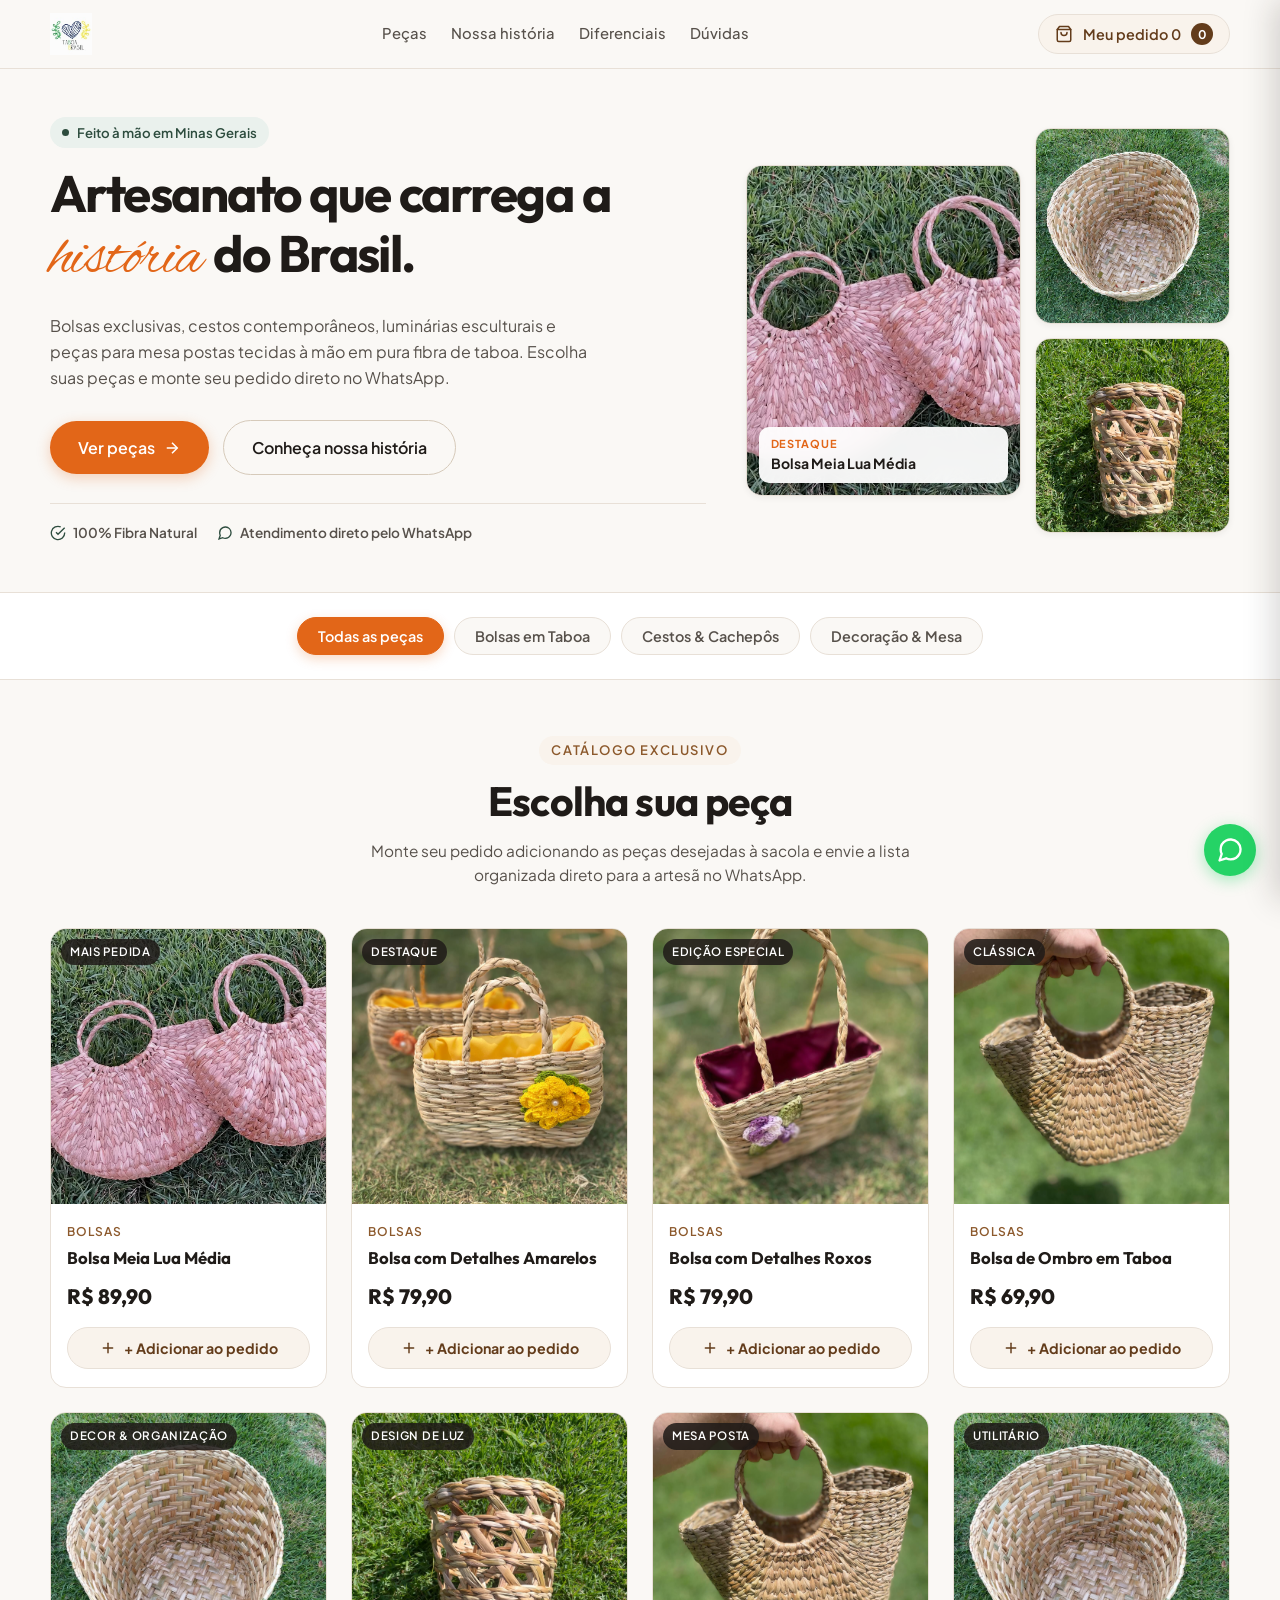
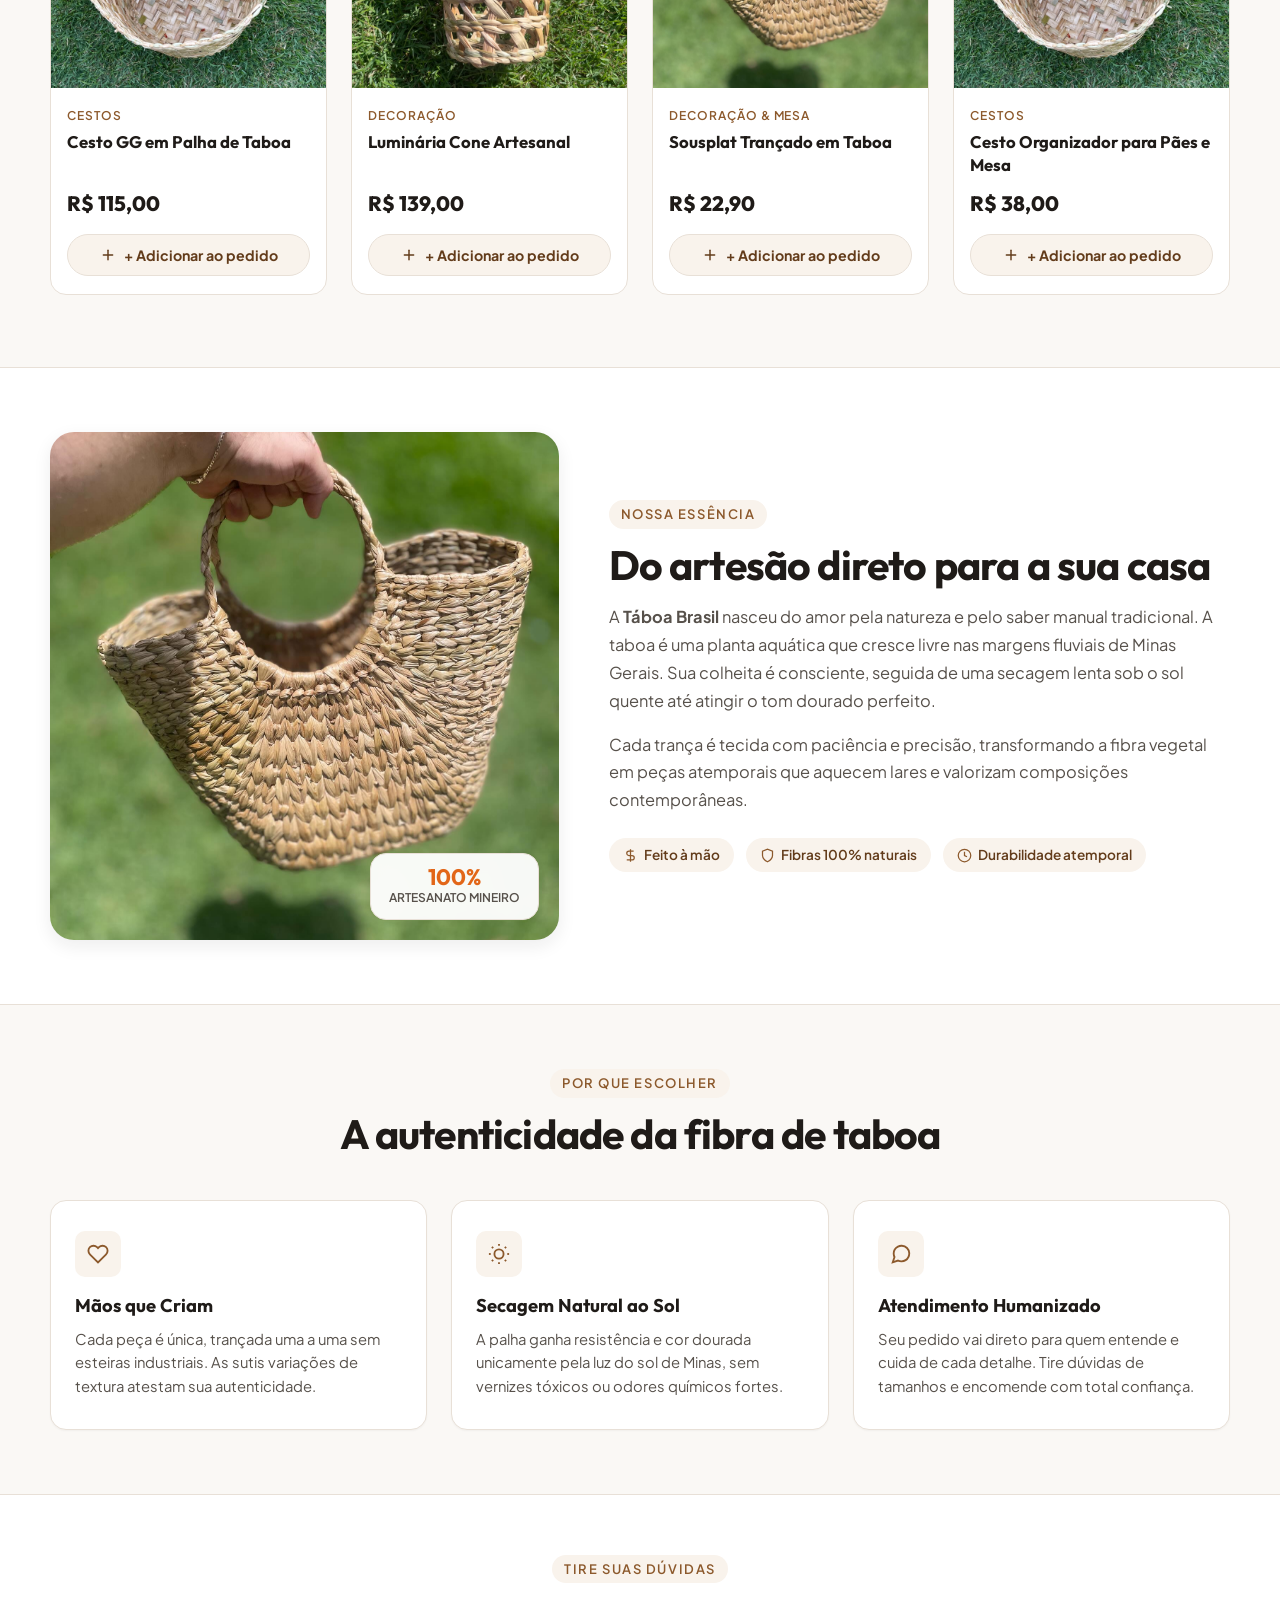
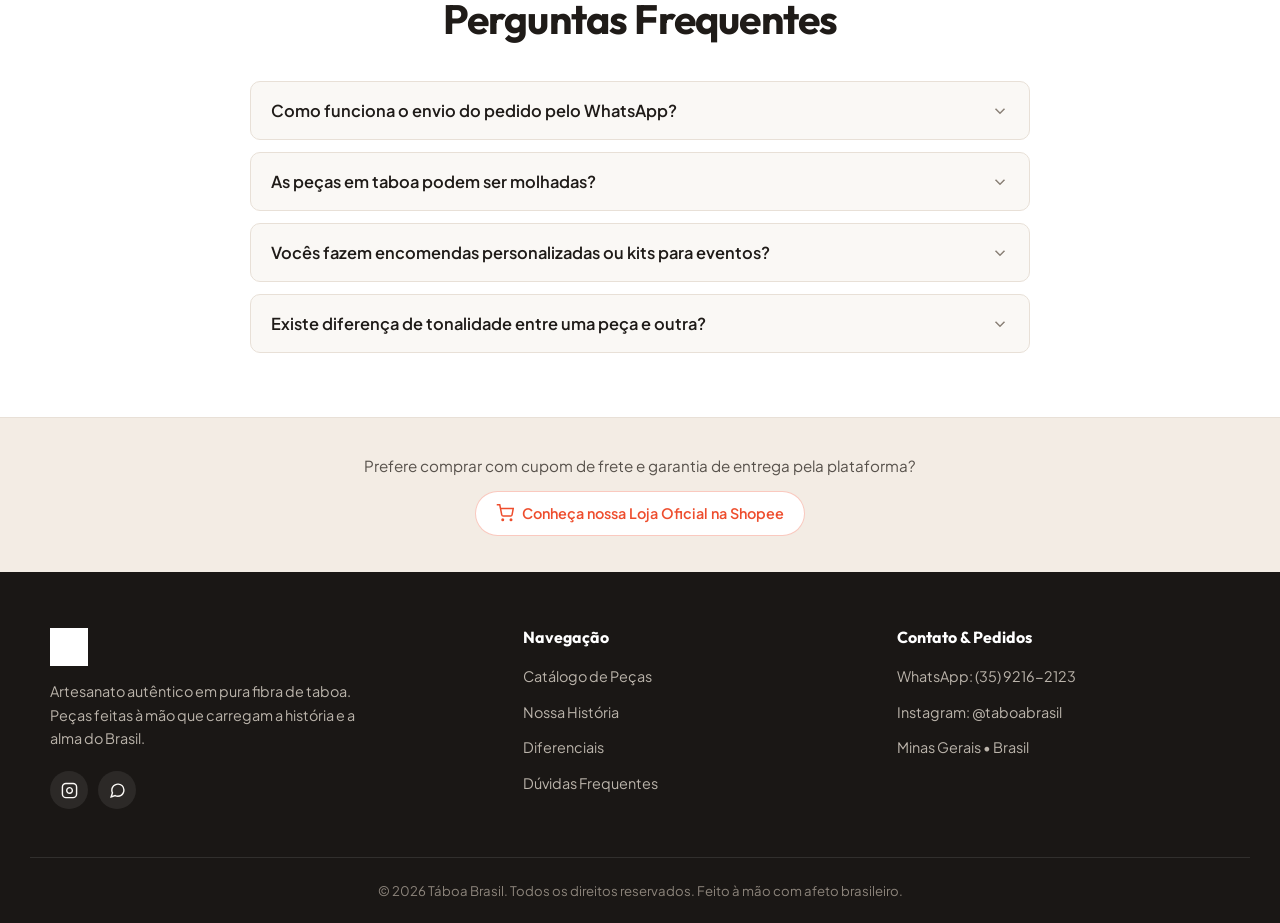
==== index.html @ 0a7ed269 "Add files via upload" ====
<!DOCTYPE html>
<html lang="pt-BR">
<head>
  <meta charset="UTF-8" />
  <meta name="viewport" content="width=device-width, initial-scale=1.0" />
  <title>Táboa Brasil | Artesanato que carrega a história do Brasil</title>
  <meta name="description" content="Artesanato autêntico em fibra natural de taboa feito à mão em Minas Gerais. Bolsas exclusivas, cestos, luminárias e sousplats. Escolha suas peças e monte seu pedido direto pelo WhatsApp." />
  <meta name="keywords" content="táboa brasil, artesanato em taboa, bolsas de palha, cesto de taboa, luminária artesanal, sousplat de taboa, artesanato brasileiro" />
  
  <!-- Open Graph / Redes Sociais -->
  <meta property="og:type" content="website" />
  <meta property="og:title" content="Táboa Brasil | Artesanato que carrega a história do Brasil" />
  <meta property="og:description" content="Escolha suas peças artesanais em fibra de taboa e monte seu pedido direto pelo WhatsApp." />
  <meta property="og:image" content="assets/logo.png" />
  <meta property="og:locale" content="pt_BR" />

  <!-- Favicon -->
  <link rel="icon" type="image/png" href="assets/logo.png" />

  <!-- Google Fonts: Outfit + Plus Jakarta Sans + Alex Brush (Sutil) -->
  <link rel="preconnect" href="https://fonts.googleapis.com" />
  <link rel="preconnect" href="https://fonts.gstatic.com" crossorigin />
  <link href="https://fonts.googleapis.com/css2?family=Alex+Brush&family=Outfit:wght@400;500;600;700;800&family=Plus+Jakarta+Sans:wght@400;500;600;700&display=swap" rel="stylesheet" />

  <!-- Estilos Globais -->
  <link rel="stylesheet" href="css/style.css" />
</head>
<body>

  <!-- ==========================================================================
       HEADER STICKY E COMPACTO
       ========================================================================== -->
  <header class="site-header">
    <div class="container header-container">
      <!-- Logo da Marca -->
      <a href="#hero" class="brand-logo" aria-label="Táboa Brasil - Página Inicial">
        <img src="assets/logo.png" alt="Táboa Brasil" class="brand-logo-img" width="140" height="46" />
      </a>

      <!-- Menu Central de Navegação Rápida -->
      <nav class="nav-menu" aria-label="Navegação Principal">
        <a href="#catalogo" class="nav-link">Peças</a>
        <a href="#sobre" class="nav-link">Nossa história</a>
        <a href="#diferenciais" class="nav-link">Diferenciais</a>
        <a href="#faq" class="nav-link">Dúvidas</a>
      </nav>

      <!-- Botão da Sacola ("Meu pedido") -->
      <div class="nav-actions">
        <button type="button" class="btn-open-cart" aria-label="Abrir sacola de pedidos">
          <svg class="cart-icon" viewBox="0 0 24 24" fill="none" stroke="currentColor" stroke-width="2" stroke-linecap="round" stroke-linejoin="round">
            <path d="M6 2L3 6v14a2 2 0 0 0 2 2h14a2 2 0 0 0 2-2V6l-3-4z"></path>
            <line x1="3" y1="6" x2="21" y2="6"></line>
            <path d="M16 10a4 4 0 0 1-8 0"></path>
          </svg>
          <span class="header-cart-text">Meu pedido 0</span>
          <span class="order-count-badge">0</span>
        </button>
      </div>
    </div>
  </header>

  <main>
    <!-- ==========================================================================
         HERO COMPACTO E COMERCIAL
         ========================================================================== -->
    <section id="hero" class="hero-commercial">
      <div class="container hero-container">
        <div class="hero-content">
          <div class="hero-badge">
            <span class="badge-dot"></span>
            <span>Feito à mão em Minas Gerais</span>
          </div>

          <h1 class="hero-title">
            Artesanato que carrega a <span class="highlight-script">história</span> do Brasil.
          </h1>

          <p class="hero-subtitle">
            Bolsas exclusivas, cestos contemporâneos, luminárias esculturais e peças para mesa postas tecidas à mão em pura fibra de taboa. Escolha suas peças e monte seu pedido direto no WhatsApp.
          </p>

          <div class="hero-cta-row">
            <a href="#catalogo" class="btn btn-primary btn-lg">
              <span>Ver peças</span>
              <svg viewBox="0 0 24 24" fill="none" stroke="currentColor" stroke-width="2"><line x1="5" y1="12" x2="19" y2="12"></line><polyline points="12 5 19 12 12 19"></polyline></svg>
            </a>
            <a href="#sobre" class="btn btn-outline btn-lg">
              <span>Conheça nossa história</span>
            </a>
          </div>

          <!-- Micro prova de agilidade -->
          <div class="hero-quick-proof">
            <div class="quick-proof-item">
              <svg viewBox="0 0 24 24" fill="none" stroke="currentColor" stroke-width="2"><path d="M22 11.08V12a10 10 0 1 1-5.93-9.14"></path><polyline points="22 4 12 14.01 9 11.01"></polyline></svg>
              <span>100% Fibra Natural</span>
            </div>
            <div class="quick-proof-item">
              <svg viewBox="0 0 24 24" fill="none" stroke="currentColor" stroke-width="2"><path d="M21 11.5a8.38 8.38 0 0 1-.9 3.8 8.5 8.5 0 0 1-7.6 4.7 8.38 8.38 0 0 1-3.8-.9L3 21l1.9-5.7a8.38 8.38 0 0 1-.9-3.8 8.5 8.5 0 0 1 4.7-7.6 8.38 8.38 0 0 1 3.8-.9h.5a8.48 8.48 0 0 1 8 8v.5z"></path></svg>
              <span>Atendimento direto pelo WhatsApp</span>
            </div>
          </div>
        </div>

        <!-- Mosaico Visual Compacto com Fotos Reais -->
        <div class="hero-visual-side">
          <div class="hero-mosaic-card main-mosaic">
            <img src="assets/bolsa-meia-lua.jpg" alt="Bolsa Meia Lua Média Táboa Brasil" class="mosaic-img" width="380" height="420" />
            <div class="mosaic-caption">
              <span class="caption-tag">Destaque</span>
              <strong>Bolsa Meia Lua Média</strong>
            </div>
          </div>

          <div class="hero-sub-cards">
            <div class="hero-mosaic-card sub-mosaic">
              <img src="assets/cesto-gg.jpg" alt="Cesto GG em Palha de Taboa" class="mosaic-img" width="180" height="180" />
            </div>
            <div class="hero-mosaic-card sub-mosaic">
              <img src="assets/luminaria-cone.jpg" alt="Luminária Cone em Taboa" class="mosaic-img" width="180" height="180" />
            </div>
          </div>
        </div>
      </div>
    </section>

    <!-- ==========================================================================
         CATEGORIAS E NAVEGAÇÃO RÁPIDA
         ========================================================================== -->
    <section class="categories-nav-section">
      <div class="container">
        <div class="categories-pills-bar" role="tablist" aria-label="Filtrar por categoria">
          <button type="button" class="category-pill active" data-category="all" role="tab" aria-selected="true">
            <span>Todas as peças</span>
          </button>
          <button type="button" class="category-pill" data-category="bolsas" role="tab" aria-selected="false">
            <span>Bolsas em Taboa</span>
          </button>
          <button type="button" class="category-pill" data-category="cestos" role="tab" aria-selected="false">
            <span>Cestos & Cachepôs</span>
          </button>
          <button type="button" class="category-pill" data-category="decoracao" role="tab" aria-selected="false">
            <span>Decoração & Mesa</span>
          </button>
        </div>
      </div>
    </section>

    <!-- ==========================================================================
         CATÁLOGO PRINCIPAL DE PRODUTOS ("Escolha sua peça")
         ========================================================================== -->
    <section id="catalogo" class="catalog-section">
      <div class="container">
        <div class="catalog-header text-center">
          <span class="section-kicker">Catálogo Exclusivo</span>
          <h2 class="section-title">Escolha sua peça</h2>
          <p class="section-subtitle">
            Monte seu pedido adicionando as peças desejadas à sacola e envie a lista organizada direto para a artesã no WhatsApp.
          </p>
        </div>

        <!-- Grade Dinâmica alimentada pelo JavaScript -->
        <div id="products-grid" class="products-grid" aria-live="polite">
          <!-- Renderizado dinamicamente via renderProducts() em app.js -->
        </div>
      </div>
    </section>

    <!-- ==========================================================================
         SOBRE A TÁBOA BRASIL (Visual e Conciso)
         ========================================================================== -->
    <section id="sobre" class="about-section">
      <div class="container about-container">
        <div class="about-image-wrapper">
          <img src="assets/bolsa-tradicional.jpg" alt="Artesanato em Taboa Feito à Mão" class="about-image" loading="lazy" width="520" height="520" />
          <div class="about-floating-stamp">
            <strong>100%</strong>
            <span>Artesanato Mineiro</span>
          </div>
        </div>

        <div class="about-content">
          <span class="section-kicker">Nossa Essência</span>
          <h2 class="section-title">Do artesão direto para a sua casa</h2>
          <p class="about-text">
            A <strong>Táboa Brasil</strong> nasceu do amor pela natureza e pelo saber manual tradicional. A taboa é uma planta aquática que cresce livre nas margens fluviais de Minas Gerais. Sua colheita é consciente, seguida de uma secagem lenta sob o sol quente até atingir o tom dourado perfeito.
          </p>
          <p class="about-text">
            Cada trança é tecida com paciência e precisão, transformando a fibra vegetal em peças atemporais que aquecem lares e valorizam composições contemporâneas.
          </p>

          <div class="about-tags-row">
            <span class="about-tag">
              <svg viewBox="0 0 24 24" fill="none" stroke="currentColor" stroke-width="2"><path d="M12 2v20M17 5H9.5a3.5 3.5 0 0 0 0 7h5a3.5 3.5 0 0 1 0 7H6"></path></svg>
              Feito à mão
            </span>
            <span class="about-tag">
              <svg viewBox="0 0 24 24" fill="none" stroke="currentColor" stroke-width="2"><path d="M12 22s8-4 8-10V5l-8-3-8 3v7c0 6 8 10 8 10z"></path></svg>
              Fibras 100% naturais
            </span>
            <span class="about-tag">
              <svg viewBox="0 0 24 24" fill="none" stroke="currentColor" stroke-width="2"><circle cx="12" cy="12" r="10"></circle><path d="M12 6v6l4 2"></path></svg>
              Durabilidade atemporal
            </span>
          </div>
        </div>
      </div>
    </section>

    <!-- ==========================================================================
         DIFERENCIAIS REAIS (Blocos Curtos)
         ========================================================================== -->
    <section id="diferenciais" class="differentials-section">
      <div class="container">
        <div class="text-center" style="margin-bottom: 40px;">
          <span class="section-kicker">Por que escolher</span>
          <h2 class="section-title">A autenticidade da fibra de taboa</h2>
        </div>

        <div class="differentials-grid">
          <div class="differential-card">
            <div class="diff-icon-box">
              <svg viewBox="0 0 24 24" fill="none" stroke="currentColor" stroke-width="2"><path d="M20.84 4.61a5.5 5.5 0 0 0-7.78 0L12 5.67l-1.06-1.06a5.5 5.5 0 0 0-7.78 7.78l1.06 1.06L12 21.23l7.78-7.78 1.06-1.06a5.5 5.5 0 0 0 0-7.78z"></path></svg>
            </div>
            <h3>Mãos que Criam</h3>
            <p>Cada peça é única, trançada uma a uma sem esteiras industriais. As sutis variações de textura atestam sua autenticidade.</p>
          </div>

          <div class="differential-card">
            <div class="diff-icon-box">
              <svg viewBox="0 0 24 24" fill="none" stroke="currentColor" stroke-width="2"><circle cx="12" cy="12" r="5"></circle><line x1="12" y1="1" x2="12" y2="3"></line><line x1="12" y1="21" x2="12" y2="23"></line><line x1="4.22" y1="4.22" x2="5.64" y2="5.64"></line><line x1="18.36" y1="18.36" x2="19.78" y2="19.78"></line><line x1="1" y1="12" x2="3" y2="12"></line><line x1="21" y1="12" x2="23" y2="12"></line><line x1="4.22" y1="19.78" x2="5.64" y2="18.36"></line><line x1="18.36" y1="5.64" x2="19.78" y2="4.22"></line></svg>
            </div>
            <h3>Secagem Natural ao Sol</h3>
            <p>A palha ganha resistência e cor dourada unicamente pela luz do sol de Minas, sem vernizes tóxicos ou odores químicos fortes.</p>
          </div>

          <div class="differential-card">
            <div class="diff-icon-box">
              <svg viewBox="0 0 24 24" fill="none" stroke="currentColor" stroke-width="2"><path d="M21 11.5a8.38 8.38 0 0 1-.9 3.8 8.5 8.5 0 0 1-7.6 4.7 8.38 8.38 0 0 1-3.8-.9L3 21l1.9-5.7a8.38 8.38 0 0 1-.9-3.8 8.5 8.5 0 0 1 4.7-7.6 8.38 8.38 0 0 1 3.8-.9h.5a8.48 8.48 0 0 1 8 8v.5z"></path></svg>
            </div>
            <h3>Atendimento Humanizado</h3>
            <p>Seu pedido vai direto para quem entende e cuida de cada detalhe. Tire dúvidas de tamanhos e encomende com total confiança.</p>
          </div>
        </div>
      </div>
    </section>

    <!-- ==========================================================================
         FAQ (PERGUNTAS FREQUENTES EM ACCORDION)
         ========================================================================== -->
    <section id="faq" class="faq-section">
      <div class="container faq-container">
        <div class="text-center" style="margin-bottom: 36px;">
          <span class="section-kicker">Tire suas dúvidas</span>
          <h2 class="section-title">Perguntas Frequentes</h2>
        </div>

        <div class="faq-list">
          <div class="faq-item">
            <button class="faq-question-btn" type="button">
              <span>Como funciona o envio do pedido pelo WhatsApp?</span>
              <svg class="faq-icon-arrow" viewBox="0 0 24 24" fill="none" stroke="currentColor" stroke-width="2"><polyline points="6 9 12 15 18 9"></polyline></svg>
            </button>
            <div class="faq-answer-panel">
              <div class="faq-answer-content">
                É muito simples: você escolhe as peças no site, clica em "+ Adicionar ao pedido" e abre a sua sacola ("Meu pedido"). Ao clicar em "Enviar pedido pelo WhatsApp", o aplicativo abre com todas as peças, quantidades e valores organizados em mensagem. Nossa artesã responsável responde confirmando disponibilidade, prazo e combinando o envio com você.
              </div>
            </div>
          </div>

          <div class="faq-item">
            <button class="faq-question-btn" type="button">
              <span>As peças em taboa podem ser molhadas?</span>
              <svg class="faq-icon-arrow" viewBox="0 0 24 24" fill="none" stroke="currentColor" stroke-width="2"><polyline points="6 9 12 15 18 9"></polyline></svg>
            </button>
            <div class="faq-answer-panel">
              <div class="faq-answer-content">
                A fibra natural suporta respingos normais de uso e limpeza com pano levemente umedecido. Não recomendamos mergulhar a peça na água ou colocá-la em máquina de lavar. Caso molhe por acidente, basta deixar secar à sombra em local bem ventilado.
              </div>
            </div>
          </div>

          <div class="faq-item">
            <button class="faq-question-btn" type="button">
              <span>Vocês fazem encomendas personalizadas ou kits para eventos?</span>
              <svg class="faq-icon-arrow" viewBox="0 0 24 24" fill="none" stroke="currentColor" stroke-width="2"><polyline points="6 9 12 15 18 9"></polyline></svg>
            </button>
            <div class="faq-answer-panel">
              <div class="faq-answer-content">
                Sim! Atendemos pedidos para pousadas, restaurantes, casamentos e montagens sob medida. Basta iniciar a conversa no WhatsApp informando a quantidade e o prazo desejado para prepararmos um orçamento especial.
              </div>
            </div>
          </div>

          <div class="faq-item">
            <button class="faq-question-btn" type="button">
              <span>Existe diferença de tonalidade entre uma peça e outra?</span>
              <svg class="faq-icon-arrow" viewBox="0 0 24 24" fill="none" stroke="currentColor" stroke-width="2"><polyline points="6 9 12 15 18 9"></polyline></svg>
            </button>
            <div class="faq-answer-panel">
              <div class="faq-answer-content">
                Como a matéria-prima é 100% natural e seca ao sol, podem ocorrer variações orgânicas sutis de tom (do palha areia claro ao dourado suave). Isso atesta a autenticidade e exclusividade de cada lote trançado manualmente.
              </div>
            </div>
          </div>
        </div>
      </div>
    </section>

    <!-- ==========================================================================
         ALTERNATIVA SHOPEE (SECUNDÁRIA)
         ========================================================================== -->
    <section class="shopee-alternative-section">
      <div class="container text-center">
        <p class="shopee-notice-text">
          Prefere comprar com cupom de frete e garantia de entrega pela plataforma?
        </p>
        <a href="https://shopee.com.br/taboabrasil?mmp_pid=an_18327920356&uls_trackid=56ljrc0q01jl&is_from_login=true" target="_blank" rel="noopener noreferrer" class="btn btn-shopee-secondary">
          <svg viewBox="0 0 24 24" fill="none" stroke="currentColor" stroke-width="2"><circle cx="9" cy="21" r="1"></circle><circle cx="20" cy="21" r="1"></circle><path d="M1 1h4l2.68 13.39a2 2 0 0 0 2 1.61h9.72a2 2 0 0 0 2-1.61L23 6H6"></path></svg>
          <span>Conheça nossa Loja Oficial na Shopee</span>
        </a>
      </div>
    </section>
  </main>

  <!-- ==========================================================================
       FOOTER ELEGANTE
       ========================================================================== -->
  <footer class="site-footer">
    <div class="container footer-container">
      <div class="footer-brand">
        <img src="assets/logo.png" alt="Táboa Brasil" class="footer-logo" width="130" height="42" />
        <p class="footer-bio">
          Artesanato autêntico em pura fibra de taboa. Peças feitas à mão que carregam a história e a alma do Brasil.
        </p>
        <div class="footer-social-links">
          <a href="https://www.instagram.com/taboabrasil/" target="_blank" rel="noopener noreferrer" class="footer-social-btn" aria-label="Instagram da Táboa Brasil">
            <svg viewBox="0 0 24 24" fill="none" stroke="currentColor" stroke-width="2"><rect x="2" y="2" width="20" height="20" rx="5" ry="5"></rect><path d="M16 11.37A4 4 0 1 1 12.63 8 4 4 0 0 1 16 11.37z"></path><line x1="17.5" y1="6.5" x2="17.51" y2="6.5"></line></svg>
          </a>
          <a href="https://wa.me/553592162123" target="_blank" rel="noopener noreferrer" class="footer-social-btn" aria-label="WhatsApp da Táboa Brasil">
            <svg viewBox="0 0 24 24" fill="none" stroke="currentColor" stroke-width="2"><path d="M21 11.5a8.38 8.38 0 0 1-.9 3.8 8.5 8.5 0 0 1-7.6 4.7 8.38 8.38 0 0 1-3.8-.9L3 21l1.9-5.7a8.38 8.38 0 0 1-.9-3.8 8.5 8.5 0 0 1 4.7-7.6 8.38 8.38 0 0 1 3.8-.9h.5a8.48 8.48 0 0 1 8 8v.5z"></path></svg>
          </a>
        </div>
      </div>

      <div class="footer-col">
        <h4 class="footer-heading">Navegação</h4>
        <ul class="footer-nav">
          <li><a href="#catalogo">Catálogo de Peças</a></li>
          <li><a href="#sobre">Nossa História</a></li>
          <li><a href="#diferenciais">Diferenciais</a></li>
          <li><a href="#faq">Dúvidas Frequentes</a></li>
        </ul>
      </div>

      <div class="footer-col">
        <h4 class="footer-heading">Contato & Pedidos</h4>
        <ul class="footer-nav">
          <li><a href="https://wa.me/553592162123" target="_blank" rel="noopener noreferrer">WhatsApp: (35) 9216-2123</a></li>
          <li><a href="https://www.instagram.com/taboabrasil/" target="_blank" rel="noopener noreferrer">Instagram: @taboabrasil</a></li>
          <li><span>Minas Gerais &bull; Brasil</span></li>
        </ul>
      </div>
    </div>

    <div class="footer-bottom">
      <div class="container text-center">
        <p>&copy; 2026 Táboa Brasil. Todos os direitos reservados. Feito à mão com afeto brasileiro.</p>
      </div>
    </div>
  </footer>

  <!-- ==========================================================================
       DRAWER LATERAL DA SACOLA ("MEU PEDIDO")
       ========================================================================== -->
  <div id="order-drawer-overlay" class="drawer-overlay" aria-hidden="true"></div>
  
  <aside id="order-drawer" class="order-drawer" role="dialog" aria-modal="true" aria-labelledby="drawer-title">
    <div class="drawer-header">
      <div class="drawer-header-info">
        <svg class="drawer-cart-icon" viewBox="0 0 24 24" fill="none" stroke="currentColor" stroke-width="2"><path d="M6 2L3 6v14a2 2 0 0 0 2 2h14a2 2 0 0 0 2-2V6l-3-4z"></path><line x1="3" y1="6" x2="21" y2="6"></line><path d="M16 10a4 4 0 0 1-8 0"></path></svg>
        <h3 id="drawer-title" class="drawer-title">Meu Pedido</h3>
        <span id="order-total-items-count" class="drawer-count-badge">0 itens</span>
      </div>
      <button type="button" id="order-drawer-close" class="drawer-close-btn" aria-label="Fechar sacola">
        <svg viewBox="0 0 24 24" fill="none" stroke="currentColor" stroke-width="2"><line x1="18" y1="6" x2="6" y2="18"></line><line x1="6" y1="6" x2="18" y2="18"></line></svg>
      </button>
    </div>

    <!-- Lista de Itens Adicionados -->
    <div id="order-items-list" class="drawer-items-body"></div>

    <!-- Estado Vazio quando não há produtos -->
    <div id="order-empty-state" class="drawer-empty-state hidden">
      <div class="empty-icon-circle">
        <svg viewBox="0 0 24 24" fill="none" stroke="currentColor" stroke-width="1.8"><path d="M6 2L3 6v14a2 2 0 0 0 2 2h14a2 2 0 0 0 2-2V6l-3-4z"></path><line x1="3" y1="6" x2="21" y2="6"></line><path d="M16 10a4 4 0 0 1-8 0"></path></svg>
      </div>
      <h4>Seu pedido está vazio</h4>
      <p>Navegue pelas nossas peças em fibra de taboa e adicione os itens desejados.</p>
      <button type="button" id="btn-empty-see-pieces" class="btn btn-primary" style="margin-top: 14px;">
        Ver peças
      </button>
    </div>

    <!-- Rodapé com Total e Botão de WhatsApp -->
    <div id="order-drawer-footer" class="drawer-footer">
      <div class="drawer-total-row">
        <span class="total-label">Total estimado:</span>
        <span id="order-total-amount" class="total-value">R$ 0,00</span>
      </div>
      <p class="drawer-disclaimer">
        A confirmação final de disponibilidade e detalhes de entrega são combinados diretamente no WhatsApp.
      </p>
      <a href="#" id="btn-send-whatsapp-order" class="btn btn-whatsapp-order">
        <svg viewBox="0 0 24 24" fill="none" stroke="currentColor" stroke-width="2.2" stroke-linecap="round" stroke-linejoin="round">
          <path d="M21 11.5a8.38 8.38 0 0 1-.9 3.8 8.5 8.5 0 0 1-7.6 4.7 8.38 8.38 0 0 1-3.8-.9L3 21l1.9-5.7a8.38 8.38 0 0 1-.9-3.8 8.5 8.5 0 0 1 4.7-7.6 8.38 8.38 0 0 1 3.8-.9h.5a8.48 8.48 0 0 1 8 8v.5z"></path>
        </svg>
        <span>ENVIAR PEDIDO PELO WHATSAPP</span>
      </a>
    </div>
  </aside>

  <!-- ==========================================================================
       MODAL DE DETALHES DO PRODUTO
       ========================================================================== -->
  <div id="product-modal-overlay" class="modal-overlay" aria-hidden="true"></div>

  <div id="product-modal" class="product-modal" role="dialog" aria-modal="true" aria-labelledby="modal-product-title">
    <button type="button" id="modal-close-btn" class="modal-close-btn" aria-label="Fechar detalhes">
      <svg viewBox="0 0 24 24" fill="none" stroke="currentColor" stroke-width="2"><line x1="18" y1="6" x2="6" y2="18"></line><line x1="6" y1="6" x2="18" y2="18"></line></svg>
    </button>

    <div class="modal-body-grid">
      <div class="modal-img-col">
        <img id="modal-product-img" src="" alt="Foto do Produto" class="modal-main-img" />
      </div>

      <div class="modal-info-col">
        <span id="modal-product-category" class="modal-category-tag">Categoria</span>
        <h3 id="modal-product-title" class="modal-title">Título do Produto</h3>
        <div id="modal-product-price" class="modal-price">R$ 0,00</div>

        <div class="modal-specs-list">
          <div class="spec-row">
            <strong>Dimensões:</strong> <span id="modal-product-dimensions">-</span>
          </div>
          <div class="spec-row">
            <strong>Matéria-prima:</strong> <span id="modal-product-material">-</span>
          </div>
          <div class="spec-row">
            <strong>Acabamento:</strong> <span id="modal-product-finish">-</span>
          </div>
        </div>

        <div class="modal-desc-block">
          <p id="modal-product-description"></p>
        </div>

        <div class="modal-care-box">
          <span class="care-title">Dica de Conservação:</span>
          <p id="modal-product-care" class="care-text"></p>
        </div>

        <div class="modal-action-row">
          <div class="modal-qty-control">
            <button type="button" id="modal-qty-minus" class="qty-btn" aria-label="Diminuir quantidade">−</button>
            <span id="modal-qty-value" class="qty-val">1</span>
            <button type="button" id="modal-qty-plus" class="qty-btn" aria-label="Aumentar quantidade">+</button>
          </div>

          <button type="button" id="modal-add-to-order-btn" class="btn btn-primary" style="flex: 1;">
            + Adicionar ao pedido
          </button>
        </div>
      </div>
    </div>
  </div>

  <!-- ==========================================================================
       NOTIFICAÇÃO TOAST
       ========================================================================== -->
  <div id="notification-toast" class="notification-toast" role="alert" aria-live="polite">
    <svg viewBox="0 0 24 24" fill="none" stroke="currentColor" stroke-width="2.5"><polyline points="20 6 9 17 4 12"></polyline></svg>
    <span id="toast-message-text">Item adicionado ao pedido!</span>
  </div>

  <!-- ==========================================================================
       BOTÃO FLUTUANTE DE CONTATO NO WHATSAPP
       ========================================================================== -->
  <a href="https://wa.me/553592162123?text=Ola!%20Visitei%20o%20site%20da%20Taboa%20Brasil%20e%20gostaria%20de%20tirar%20algumas%20duvidas." target="_blank" rel="noopener noreferrer" class="floating-whatsapp-btn" aria-label="Falar com a Táboa Brasil no WhatsApp">
    <svg viewBox="0 0 24 24" fill="none" stroke="currentColor" stroke-width="2" stroke-linecap="round" stroke-linejoin="round">
      <path d="M21 11.5a8.38 8.38 0 0 1-.9 3.8 8.5 8.5 0 0 1-7.6 4.7 8.38 8.38 0 0 1-3.8-.9L3 21l1.9-5.7a8.38 8.38 0 0 1-.9-3.8 8.5 8.5 0 0 1 4.7-7.6 8.38 8.38 0 0 1 3.8-.9h.5a8.48 8.48 0 0 1 8 8v.5z"></path>
    </svg>
    <span class="floating-tooltip">Dúvidas? Fale conosco</span>
  </a>

  <!-- Script Principal -->
  <script src="js/app.js"></script>
</body>
</html>
---- css/style.css ----
/* ==========================================================================
   TÁBOA BRASIL - DESIGN SYSTEM & ESTILOS COMERCIAIS
   Estética: Artesanato Brasileiro Contemporâneo + Natural + Elegante + Autêntico
   Foco: Catálogo Comercial + Sacola de Pedidos + WhatsApp (+55 35 9216-2123)
   ========================================================================== */

:root {
  /* Paleta Orgânica e Natural */
  --bg-body: #FAF8F5;
  --bg-surface: #FFFFFF;
  --bg-surface-subtle: #F3ECE4;
  --bg-surface-warm: #EADFD3;

  /* Tons de Fibra e Terra */
  --color-brand: #8C592C;
  --color-brand-dark: #633C1B;
  --color-brand-light: #EBDDCF;
  --color-brand-soft: #F9F3EC;

  /* Acento Solar & Conversão */
  --color-accent-solar: #E26618;
  --color-accent-solar-hover: #C5530E;
  --color-accent-solar-soft: #FDF1E8;

  /* Verde Botânico & Verde WhatsApp Oficial */
  --color-botanico: #2D4C3E;
  --color-botanico-soft: #EAF1ED;
  --color-whatsapp: #25D366;
  --color-whatsapp-dark: #128C7E;
  --color-whatsapp-hover: #1EBE5D;

  /* Shopee Secundária */
  --color-shopee: #EE4D2D;
  --color-shopee-hover: #D63B1C;

  /* Tipografia e Textos */
  --text-primary: #1F1B18;
  --text-secondary: #57514B;
  --text-muted: #8A8177;
  --text-light: #FFFFFF;

  /* Bordas Suaves */
  --border-subtle: #E8E0D7;
  --border-medium: #D6CABA;

  /* Sombras Naturais */
  --shadow-xs: 0 1px 2px rgba(31, 27, 24, 0.04);
  --shadow-sm: 0 2px 6px rgba(31, 27, 24, 0.06);
  --shadow-md: 0 6px 18px rgba(31, 27, 24, 0.08);
  --shadow-lg: 0 12px 32px rgba(31, 27, 24, 0.12);
  --shadow-drawer: -6px 0 30px rgba(31, 27, 24, 0.18);

  /* Raios de Arredondamento */
  --radius-xs: 6px;
  --radius-sm: 10px;
  --radius-md: 16px;
  --radius-lg: 24px;
  --radius-full: 9999px;

  /* Tipografia */
  --font-heading: 'Outfit', -apple-system, BlinkMacSystemFont, "Segoe UI", Roboto, sans-serif;
  --font-body: 'Plus Jakarta Sans', -apple-system, BlinkMacSystemFont, "Segoe UI", Roboto, sans-serif;
  --font-script: 'Alex Brush', cursive;

  /* Transições Suaves */
  --transition-fast: 0.16s ease;
  --transition-normal: 0.26s cubic-bezier(0.16, 1, 0.3, 1);
  --transition-smooth: 0.38s cubic-bezier(0.16, 1, 0.3, 1);
}

/* ==========================================================================
   RESET & BASE
   ========================================================================== */
*, *::before, *::after {
  box-sizing: border-box;
  margin: 0;
  padding: 0;
}

html {
  scroll-behavior: smooth;
  font-size: 16px;
  -webkit-text-size-adjust: 100%;
}

body {
  font-family: var(--font-body);
  background-color: var(--bg-body);
  color: var(--text-primary);
  line-height: 1.6;
  -webkit-font-smoothing: antialiased;
  -moz-osx-font-smoothing: grayscale;
  overflow-x: hidden;
}

img, svg {
  display: block;
  max-width: 100%;
}

a {
  color: inherit;
  text-decoration: none;
}

button {
  font-family: inherit;
  cursor: pointer;
  border: none;
  background: none;
  outline: none;
}

ul, ol {
  list-style: none;
}

/* Container Responsivo */
.container {
  width: 100%;
  max-width: 1220px;
  margin-left: auto;
  margin-right: auto;
  padding-left: 20px;
  padding-right: 20px;
}

.text-center {
  text-align: center;
}

/* Tipografia Comum */
h1, h2, h3, h4, h5, h6 {
  font-family: var(--font-heading);
  color: var(--text-primary);
  line-height: 1.22;
  font-weight: 700;
}

.section-kicker {
  display: inline-block;
  font-size: 0.8125rem;
  font-weight: 600;
  text-transform: uppercase;
  letter-spacing: 0.12em;
  color: var(--color-brand);
  background-color: var(--color-brand-soft);
  padding: 4px 12px;
  border-radius: var(--radius-full);
  margin-bottom: 12px;
}

.section-title {
  font-size: clamp(1.85rem, 3.2vw, 2.6rem);
  letter-spacing: -0.02em;
  margin-bottom: 12px;
}

.section-subtitle {
  font-size: clamp(0.95rem, 1.2vw, 1.05rem);
  color: var(--text-secondary);
  max-width: 620px;
  margin-left: auto;
  margin-right: auto;
  line-height: 1.6;
}

/* ==========================================================================
   BOTÕES GERAIS
   ========================================================================== */
.btn {
  display: inline-flex;
  align-items: center;
  justify-content: center;
  gap: 8px;
  font-weight: 600;
  font-size: 0.95rem;
  padding: 12px 24px;
  border-radius: var(--radius-full);
  transition: all var(--transition-normal);
  white-space: nowrap;
}

.btn svg {
  width: 18px;
  height: 18px;
  flex-shrink: 0;
}

.btn-primary {
  background-color: var(--color-accent-solar);
  color: #FFFFFF;
  box-shadow: 0 4px 14px rgba(226, 102, 24, 0.28);
}

.btn-primary:hover {
  background-color: var(--color-accent-solar-hover);
  transform: translateY(-2px);
  box-shadow: 0 6px 20px rgba(226, 102, 24, 0.36);
}

.btn-outline {
  background-color: transparent;
  color: var(--text-primary);
  border: 1.5px solid var(--border-medium);
}

.btn-outline:hover {
  border-color: var(--text-primary);
  background-color: var(--bg-surface);
  transform: translateY(-2px);
}

.btn-lg {
  padding: 14px 28px;
  font-size: 1rem;
}

/* ==========================================================================
   HEADER COMPACTO & STICKY
   ========================================================================== */
.site-header {
  position: sticky;
  top: 0;
  z-index: 100;
  background-color: rgba(250, 248, 245, 0.95);
  backdrop-filter: blur(12px);
  -webkit-backdrop-filter: blur(12px);
  border-bottom: 1px solid var(--border-subtle);
  transition: background-color var(--transition-normal), box-shadow var(--transition-normal);
}

.site-header.scrolled {
  background-color: rgba(255, 255, 255, 0.98);
  box-shadow: var(--shadow-sm);
}

.header-container {
  display: flex;
  align-items: center;
  justify-content: space-between;
  height: 68px;
}

.brand-logo {
  display: flex;
  align-items: center;
  text-decoration: none;
}

.brand-logo-img {
  height: 42px;
  width: auto;
  object-fit: contain;
  transition: transform var(--transition-fast);
}

.brand-logo:hover .brand-logo-img {
  transform: scale(1.03);
}

.nav-menu {
  display: flex;
  align-items: center;
  gap: 24px;
}

.nav-link {
  font-size: 0.925rem;
  font-weight: 500;
  color: var(--text-secondary);
  transition: color var(--transition-fast);
}

.nav-link:hover {
  color: var(--color-accent-solar);
}

/* Botão da Sacola no Header */
.btn-open-cart {
  display: inline-flex;
  align-items: center;
  gap: 10px;
  background-color: var(--color-brand-soft);
  color: var(--color-brand-dark);
  border: 1px solid var(--border-subtle);
  border-radius: var(--radius-full);
  padding: 8px 16px;
  font-size: 0.9rem;
  font-weight: 600;
  transition: all var(--transition-normal);
}

.btn-open-cart:hover {
  background-color: #FFFFFF;
  border-color: var(--color-accent-solar);
  color: var(--color-accent-solar);
  box-shadow: var(--shadow-sm);
  transform: translateY(-1px);
}

.cart-icon {
  width: 18px;
  height: 18px;
  color: currentColor;
}

.order-count-badge {
  display: inline-flex;
  align-items: center;
  justify-content: center;
  min-width: 22px;
  height: 22px;
  padding: 0 6px;
  background-color: var(--color-brand-dark);
  color: #FFFFFF;
  font-size: 0.75rem;
  font-weight: 700;
  border-radius: var(--radius-full);
  transition: background-color var(--transition-fast), transform var(--transition-fast);
}

.order-count-badge.has-items {
  background-color: var(--color-accent-solar);
  animation: pulseBadge 0.35s ease;
}

@keyframes pulseBadge {
  0% { transform: scale(1); }
  50% { transform: scale(1.25); }
  100% { transform: scale(1); }
}

/* ==========================================================================
   HERO COMPACTO & COMERCIAL
   ========================================================================== */
.hero-commercial {
  padding-top: 48px;
  padding-bottom: 48px;
  border-bottom: 1px solid var(--border-subtle);
}

.hero-container {
  display: grid;
  grid-template-columns: 1.15fr 0.85fr;
  align-items: center;
  gap: 40px;
}

.hero-badge {
  display: inline-flex;
  align-items: center;
  gap: 8px;
  background-color: var(--color-botanico-soft);
  color: var(--color-botanico);
  font-size: 0.825rem;
  font-weight: 600;
  padding: 5px 12px;
  border-radius: var(--radius-full);
  margin-bottom: 16px;
}

.badge-dot {
  width: 7px;
  height: 7px;
  border-radius: 50%;
  background-color: var(--color-botanico);
}

.hero-title {
  font-size: clamp(2.1rem, 4vw, 3.2rem);
  letter-spacing: -0.03em;
  margin-bottom: 16px;
  line-height: 1.15;
}

.highlight-script {
  font-family: var(--font-script);
  color: var(--color-accent-solar);
  font-weight: 400;
  font-size: 1.25em;
  display: inline-block;
  margin-right: 4px;
}

.hero-subtitle {
  font-size: clamp(0.98rem, 1.25vw, 1.12rem);
  color: var(--text-secondary);
  line-height: 1.65;
  margin-bottom: 28px;
  max-width: 540px;
}

.hero-cta-row {
  display: flex;
  align-items: center;
  gap: 14px;
  flex-wrap: wrap;
  margin-bottom: 28px;
}

.hero-quick-proof {
  display: flex;
  align-items: center;
  gap: 20px;
  flex-wrap: wrap;
  padding-top: 18px;
  border-top: 1px solid var(--border-subtle);
}

.quick-proof-item {
  display: inline-flex;
  align-items: center;
  gap: 7px;
  font-size: 0.85rem;
  font-weight: 600;
  color: var(--text-secondary);
}

.quick-proof-item svg {
  width: 16px;
  height: 16px;
  color: var(--color-botanico);
}

/* Mosaico Visual do Hero */
.hero-visual-side {
  display: flex;
  gap: 14px;
  align-items: center;
}

.hero-mosaic-card {
  background-color: var(--bg-surface);
  border: 1px solid var(--border-subtle);
  border-radius: var(--radius-md);
  overflow: hidden;
  box-shadow: var(--shadow-sm);
  position: relative;
}

.main-mosaic {
  flex: 1.4;
  aspect-ratio: 4 / 4.8;
}

.main-mosaic .mosaic-img {
  width: 100%;
  height: 100%;
  object-fit: cover;
  transition: transform var(--transition-smooth);
}

.main-mosaic:hover .mosaic-img {
  transform: scale(1.03);
}

.mosaic-caption {
  position: absolute;
  bottom: 12px;
  left: 12px;
  right: 12px;
  background-color: rgba(255, 255, 255, 0.94);
  backdrop-filter: blur(8px);
  padding: 8px 12px;
  border-radius: var(--radius-sm);
  display: flex;
  flex-direction: column;
}

.caption-tag {
  font-size: 0.6875rem;
  font-weight: 700;
  text-transform: uppercase;
  color: var(--color-accent-solar);
  letter-spacing: 0.08em;
}

.mosaic-caption strong {
  font-size: 0.875rem;
  color: var(--text-primary);
}

.hero-sub-cards {
  flex: 1;
  display: flex;
  flex-direction: column;
  gap: 14px;
}

.sub-mosaic {
  aspect-ratio: 1;
}

.sub-mosaic .mosaic-img {
  width: 100%;
  height: 100%;
  object-fit: cover;
}

/* ==========================================================================
   BARRA DE CATEGORIAS
   ========================================================================== */
.categories-nav-section {
  padding-top: 24px;
  padding-bottom: 24px;
  background-color: var(--bg-surface);
  border-bottom: 1px solid var(--border-subtle);
}

.categories-pills-bar {
  display: flex;
  align-items: center;
  justify-content: center;
  gap: 10px;
  flex-wrap: wrap;
}

.category-pill {
  padding: 9px 20px;
  border-radius: var(--radius-full);
  font-size: 0.9rem;
  font-weight: 600;
  color: var(--text-secondary);
  background-color: var(--bg-body);
  border: 1px solid var(--border-subtle);
  transition: all var(--transition-fast);
}

.category-pill:hover {
  color: var(--text-primary);
  border-color: var(--border-medium);
  background-color: #FFFFFF;
}

.category-pill.active {
  background-color: var(--color-accent-solar);
  color: #FFFFFF;
  border-color: var(--color-accent-solar);
  box-shadow: 0 4px 12px rgba(226, 102, 24, 0.25);
}

/* ==========================================================================
   CATÁLOGO PRINCIPAL & CARDS DE PRODUTO
   ========================================================================== */
.catalog-section {
  padding-top: 56px;
  padding-bottom: 72px;
}

.catalog-header {
  margin-bottom: 40px;
}

.products-grid {
  display: grid;
  grid-template-columns: repeat(4, 1fr);
  gap: 24px;
  transition: opacity 0.2s ease, transform 0.2s ease;
}

.product-card {
  background-color: var(--bg-surface);
  border: 1px solid var(--border-subtle);
  border-radius: var(--radius-md);
  overflow: hidden;
  display: flex;
  flex-direction: column;
  transition: transform var(--transition-normal), box-shadow var(--transition-normal), border-color var(--transition-fast);
}

.product-card:hover {
  transform: translateY(-4px);
  box-shadow: var(--shadow-md);
  border-color: var(--border-medium);
}

.product-image-container {
  position: relative;
  width: 100%;
  aspect-ratio: 1;
  background-color: var(--bg-surface-subtle);
  overflow: hidden;
  cursor: pointer;
}

.product-image {
  width: 100%;
  height: 100%;
  object-fit: cover;
  transition: transform var(--transition-smooth);
}

.product-card:hover .product-image {
  transform: scale(1.04);
}

.product-badge {
  position: absolute;
  top: 10px;
  left: 10px;
  z-index: 2;
  background-color: rgba(31, 27, 24, 0.85);
  color: #FFFFFF;
  font-size: 0.72rem;
  font-weight: 600;
  text-transform: uppercase;
  letter-spacing: 0.06em;
  padding: 4px 9px;
  border-radius: var(--radius-full);
}

.product-image-overlay {
  position: absolute;
  inset: 0;
  background-color: rgba(0, 0, 0, 0.2);
  display: flex;
  align-items: center;
  justify-content: center;
  opacity: 0;
  transition: opacity var(--transition-fast);
}

.product-image-container:hover .product-image-overlay {
  opacity: 1;
}

.overlay-text {
  background-color: rgba(255, 255, 255, 0.92);
  color: var(--text-primary);
  font-size: 0.8rem;
  font-weight: 600;
  padding: 6px 14px;
  border-radius: var(--radius-full);
  box-shadow: var(--shadow-xs);
}

.product-body {
  padding: 18px 16px;
  display: flex;
  flex-direction: column;
  flex: 1;
}

.product-category-tag {
  font-size: 0.75rem;
  font-weight: 600;
  text-transform: uppercase;
  letter-spacing: 0.08em;
  color: var(--color-brand);
  margin-bottom: 6px;
}

.product-title {
  font-size: 1.05rem;
  font-weight: 700;
  color: var(--text-primary);
  margin-bottom: 10px;
  line-height: 1.35;
  cursor: pointer;
  transition: color var(--transition-fast);
}

.product-title:hover {
  color: var(--color-accent-solar);
}

.product-pricing {
  margin-top: auto;
  margin-bottom: 14px;
}

.product-price {
  font-family: var(--font-heading);
  font-size: 1.3rem;
  font-weight: 800;
  color: var(--text-primary);
}

/* Botão Adicionar ao Pedido */
.btn-add-to-order {
  display: inline-flex;
  align-items: center;
  justify-content: center;
  gap: 8px;
  width: 100%;
  padding: 11px 16px;
  background-color: var(--color-brand-soft);
  color: var(--color-brand-dark);
  border: 1px solid var(--border-subtle);
  border-radius: var(--radius-full);
  font-size: 0.8875rem;
  font-weight: 700;
  transition: all var(--transition-fast);
}

.btn-add-to-order svg {
  width: 16px;
  height: 16px;
  flex-shrink: 0;
}

.btn-add-to-order:hover {
  background-color: var(--color-accent-solar);
  color: #FFFFFF;
  border-color: var(--color-accent-solar);
  box-shadow: 0 4px 12px rgba(226, 102, 24, 0.25);
  transform: translateY(-1px);
}

.btn-add-to-order.added {
  background-color: var(--color-botanico);
  color: #FFFFFF;
  border-color: var(--color-botanico);
}

/* ==========================================================================
   SOBRE A TÁBOA BRASIL
   ========================================================================== */
.about-section {
  padding-top: 64px;
  padding-bottom: 64px;
  background-color: var(--bg-surface);
  border-top: 1px solid var(--border-subtle);
  border-bottom: 1px solid var(--border-subtle);
}

.about-container {
  display: grid;
  grid-template-columns: 0.9fr 1.1fr;
  align-items: center;
  gap: 50px;
}

.about-image-wrapper {
  position: relative;
  border-radius: var(--radius-lg);
  overflow: hidden;
  box-shadow: var(--shadow-md);
  aspect-ratio: 1;
}

.about-image {
  width: 100%;
  height: 100%;
  object-fit: cover;
}

.about-floating-stamp {
  position: absolute;
  bottom: 20px;
  right: 20px;
  background-color: rgba(255, 255, 255, 0.95);
  backdrop-filter: blur(8px);
  padding: 12px 18px;
  border-radius: var(--radius-md);
  border: 1px solid var(--border-subtle);
  display: flex;
  flex-direction: column;
  align-items: center;
  box-shadow: var(--shadow-sm);
}

.about-floating-stamp strong {
  font-family: var(--font-heading);
  font-size: 1.4rem;
  color: var(--color-accent-solar);
  line-height: 1;
}

.about-floating-stamp span {
  font-size: 0.75rem;
  font-weight: 600;
  text-transform: uppercase;
  color: var(--text-secondary);
}

.about-text {
  font-size: 1.025rem;
  color: var(--text-secondary);
  line-height: 1.7;
  margin-bottom: 16px;
}

.about-tags-row {
  display: flex;
  gap: 12px;
  flex-wrap: wrap;
  margin-top: 24px;
}

.about-tag {
  display: inline-flex;
  align-items: center;
  gap: 6px;
  background-color: var(--color-brand-soft);
  color: var(--color-brand-dark);
  font-size: 0.85rem;
  font-weight: 600;
  padding: 6px 14px;
  border-radius: var(--radius-full);
}

.about-tag svg {
  width: 15px;
  height: 15px;
  color: var(--color-brand);
}

/* ==========================================================================
   DIFERENCIAIS
   ========================================================================== */
.differentials-section {
  padding-top: 64px;
  padding-bottom: 64px;
}

.differentials-grid {
  display: grid;
  grid-template-columns: repeat(3, 1fr);
  gap: 24px;
}

.differential-card {
  background-color: var(--bg-surface);
  border: 1px solid var(--border-subtle);
  border-radius: var(--radius-md);
  padding: 30px 24px;
  box-shadow: var(--shadow-xs);
  transition: transform var(--transition-normal);
}

.differential-card:hover {
  transform: translateY(-3px);
  box-shadow: var(--shadow-md);
}

.diff-icon-box {
  width: 46px;
  height: 46px;
  background-color: var(--color-brand-soft);
  color: var(--color-brand);
  border-radius: var(--radius-sm);
  display: flex;
  align-items: center;
  justify-content: center;
  margin-bottom: 18px;
}

.diff-icon-box svg {
  width: 22px;
  height: 22px;
}

.differential-card h3 {
  font-size: 1.15rem;
  margin-bottom: 10px;
}

.differential-card p {
  font-size: 0.925rem;
  color: var(--text-secondary);
  line-height: 1.6;
}

/* ==========================================================================
   FAQ ACCORDION
   ========================================================================== */
.faq-section {
  padding-top: 60px;
  padding-bottom: 64px;
  background-color: var(--bg-surface);
  border-top: 1px solid var(--border-subtle);
}

.faq-container {
  max-width: 820px;
}

.faq-list {
  display: flex;
  flex-direction: column;
  gap: 12px;
}

.faq-item {
  background-color: var(--bg-body);
  border: 1px solid var(--border-subtle);
  border-radius: var(--radius-sm);
  overflow: hidden;
  transition: border-color var(--transition-fast);
}

.faq-item.active {
  border-color: var(--border-medium);
  background-color: #FFFFFF;
}

.faq-question-btn {
  width: 100%;
  padding: 18px 20px;
  display: flex;
  align-items: center;
  justify-content: space-between;
  gap: 14px;
  text-align: left;
  font-size: 1.025rem;
  font-weight: 600;
  color: var(--text-primary);
}

.faq-icon-arrow {
  width: 18px;
  height: 18px;
  color: var(--text-muted);
  transition: transform var(--transition-normal);
  flex-shrink: 0;
}

.faq-item.active .faq-icon-arrow {
  transform: rotate(180deg);
  color: var(--color-accent-solar);
}

.faq-answer-panel {
  max-height: 0;
  overflow: hidden;
  transition: max-height var(--transition-normal);
}

.faq-answer-content {
  padding: 0 20px 20px 20px;
  font-size: 0.95rem;
  color: var(--text-secondary);
  line-height: 1.65;
}

/* ==========================================================================
   ALTERNATIVA SHOPEE
   ========================================================================== */
.shopee-alternative-section {
  padding-top: 36px;
  padding-bottom: 36px;
  background-color: var(--bg-surface-subtle);
  border-top: 1px solid var(--border-subtle);
}

.shopee-notice-text {
  font-size: 0.95rem;
  color: var(--text-secondary);
  margin-bottom: 12px;
}

.btn-shopee-secondary {
  background-color: #FFFFFF;
  color: var(--color-shopee);
  border: 1px solid rgba(238, 77, 45, 0.3);
  font-size: 0.9rem;
  padding: 10px 20px;
}

.btn-shopee-secondary:hover {
  background-color: var(--color-shopee);
  color: #FFFFFF;
  border-color: var(--color-shopee);
}

/* ==========================================================================
   FOOTER
   ========================================================================== */
.site-footer {
  background-color: #1A1715;
  color: #FAF8F5;
  padding-top: 56px;
}

.footer-container {
  display: grid;
  grid-template-columns: 1.3fr 1fr 1fr;
  gap: 40px;
  padding-bottom: 48px;
  border-bottom: 1px solid rgba(255, 255, 255, 0.1);
}

.footer-logo {
  height: 38px;
  width: auto;
  filter: brightness(0) invert(1);
  margin-bottom: 14px;
}

.footer-bio {
  font-size: 0.9rem;
  color: #BBB4AB;
  line-height: 1.65;
  margin-bottom: 20px;
  max-width: 320px;
}

.footer-social-links {
  display: flex;
  gap: 10px;
}

.footer-social-btn {
  width: 38px;
  height: 38px;
  background-color: rgba(255, 255, 255, 0.08);
  border-radius: 50%;
  display: flex;
  align-items: center;
  justify-content: center;
  color: #FAF8F5;
  transition: all var(--transition-fast);
}

.footer-social-btn:hover {
  background-color: var(--color-accent-solar);
  transform: translateY(-2px);
}

.footer-social-btn svg {
  width: 17px;
  height: 17px;
}

.footer-heading {
  font-size: 1rem;
  color: #FFFFFF;
  margin-bottom: 16px;
}

.footer-nav {
  display: flex;
  flex-direction: column;
  gap: 10px;
}

.footer-nav a, .footer-nav span {
  font-size: 0.9rem;
  color: #BBB4AB;
  transition: color var(--transition-fast);
}

.footer-nav a:hover {
  color: var(--color-accent-solar);
}

.footer-bottom {
  padding: 22px 0;
  font-size: 0.825rem;
  color: #8C847B;
}

/* ==========================================================================
   DRAWER DA SACOLA ("MEU PEDIDO")
   ========================================================================== */
.drawer-overlay {
  position: fixed;
  inset: 0;
  background-color: rgba(0, 0, 0, 0.5);
  backdrop-filter: blur(4px);
  -webkit-backdrop-filter: blur(4px);
  z-index: 200;
  opacity: 0;
  pointer-events: none;
  transition: opacity var(--transition-normal);
}

.drawer-overlay.active {
  opacity: 1;
  pointer-events: auto;
}

.order-drawer {
  position: fixed;
  top: 0;
  right: 0;
  bottom: 0;
  width: 100%;
  max-width: 440px;
  background-color: #FFFFFF;
  z-index: 210;
  display: flex;
  flex-direction: column;
  box-shadow: var(--shadow-drawer);
  transform: translateX(100%);
  transition: transform var(--transition-smooth);
}

.order-drawer.active {
  transform: translateX(0);
}

.drawer-header {
  padding: 20px 24px;
  border-bottom: 1px solid var(--border-subtle);
  display: flex;
  align-items: center;
  justify-content: space-between;
}

.drawer-header-info {
  display: flex;
  align-items: center;
  gap: 10px;
}

.drawer-cart-icon {
  width: 22px;
  height: 22px;
  color: var(--color-brand);
}

.drawer-title {
  font-size: 1.25rem;
  font-weight: 700;
}

.drawer-count-badge {
  font-size: 0.8rem;
  font-weight: 600;
  color: var(--text-muted);
  background-color: var(--bg-surface-subtle);
  padding: 3px 10px;
  border-radius: var(--radius-full);
}

.drawer-close-btn {
  width: 36px;
  height: 36px;
  border-radius: 50%;
  display: flex;
  align-items: center;
  justify-content: center;
  color: var(--text-secondary);
  transition: background-color var(--transition-fast);
}

.drawer-close-btn:hover {
  background-color: var(--bg-surface-subtle);
  color: var(--text-primary);
}

.drawer-close-btn svg {
  width: 20px;
  height: 20px;
}

.drawer-items-body {
  flex: 1;
  overflow-y: auto;
  padding: 20px 24px;
  display: flex;
  flex-direction: column;
  gap: 16px;
}

/* Linha de Item na Sacola */
.order-item-row {
  display: flex;
  align-items: center;
  gap: 14px;
  padding-bottom: 16px;
  border-bottom: 1px solid var(--border-subtle);
}

.order-item-thumb {
  width: 64px;
  height: 64px;
  object-fit: cover;
  border-radius: var(--radius-sm);
  background-color: var(--bg-surface-subtle);
  flex-shrink: 0;
}

.order-item-info {
  flex: 1;
  display: flex;
  flex-direction: column;
}

.order-item-title {
  font-size: 0.95rem;
  font-weight: 700;
  color: var(--text-primary);
  line-height: 1.3;
  margin-bottom: 2px;
}

.order-item-unit {
  font-size: 0.8rem;
  color: var(--text-muted);
  margin-bottom: 8px;
}

.order-item-controls {
  display: flex;
  align-items: center;
  justify-content: space-between;
}

.qty-selector {
  display: inline-flex;
  align-items: center;
  border: 1px solid var(--border-subtle);
  border-radius: var(--radius-full);
  background-color: var(--bg-body);
}

.qty-btn {
  width: 28px;
  height: 28px;
  display: flex;
  align-items: center;
  justify-content: center;
  font-size: 1rem;
  font-weight: 700;
  color: var(--text-primary);
  transition: background-color var(--transition-fast);
}

.qty-btn:hover {
  background-color: var(--bg-surface-subtle);
}

.qty-value {
  font-size: 0.85rem;
  font-weight: 700;
  padding: 0 8px;
}

.order-item-subtotal {
  font-family: var(--font-heading);
  font-size: 0.95rem;
  font-weight: 700;
  color: var(--text-primary);
}

.btn-remove-item {
  color: var(--text-muted);
  padding: 6px;
  border-radius: var(--radius-xs);
  transition: color var(--transition-fast), background-color var(--transition-fast);
}

.btn-remove-item:hover {
  color: #D32F2F;
  background-color: #FFEBEE;
}

.btn-remove-item svg {
  width: 17px;
  height: 17px;
}

/* Estado Vazio da Sacola */
.drawer-empty-state {
  flex: 1;
  display: flex;
  flex-direction: column;
  align-items: center;
  justify-content: center;
  text-align: center;
  padding: 40px 24px;
}

.drawer-empty-state.hidden {
  display: none;
}

.empty-icon-circle {
  width: 64px;
  height: 64px;
  background-color: var(--bg-surface-subtle);
  border-radius: 50%;
  display: flex;
  align-items: center;
  justify-content: center;
  color: var(--color-brand);
  margin-bottom: 16px;
}

.empty-icon-circle svg {
  width: 28px;
  height: 28px;
}

.drawer-empty-state h4 {
  font-size: 1.15rem;
  margin-bottom: 6px;
}

.drawer-empty-state p {
  font-size: 0.9rem;
  color: var(--text-muted);
  max-width: 260px;
  line-height: 1.5;
}

/* Rodapé da Sacola */
.drawer-footer {
  padding: 20px 24px 24px 24px;
  background-color: var(--bg-surface-warm);
  border-top: 1px solid var(--border-subtle);
  display: flex;
  flex-direction: column;
  gap: 12px;
}

.drawer-footer.hidden {
  display: none;
}

.drawer-total-row {
  display: flex;
  align-items: center;
  justify-content: space-between;
}

.total-label {
  font-size: 1.05rem;
  font-weight: 600;
  color: var(--text-primary);
}

.total-value {
  font-family: var(--font-heading);
  font-size: 1.5rem;
  font-weight: 800;
  color: var(--text-primary);
}

.drawer-disclaimer {
  font-size: 0.78rem;
  color: var(--text-secondary);
  line-height: 1.45;
}

.btn-whatsapp-order {
  background-color: var(--color-whatsapp);
  color: #FFFFFF;
  font-size: 0.95rem;
  font-weight: 700;
  letter-spacing: 0.02em;
  padding: 14px 20px;
  border-radius: var(--radius-full);
  box-shadow: 0 4px 14px rgba(37, 211, 102, 0.35);
}

.btn-whatsapp-order:hover {
  background-color: var(--color-whatsapp-hover);
  transform: translateY(-2px);
  box-shadow: 0 6px 18px rgba(37, 211, 102, 0.45);
}

.btn-whatsapp-order svg {
  width: 20px;
  height: 20px;
}

/* ==========================================================================
   MODAL DE DETALHES DO PRODUTO
   ========================================================================== */
.modal-overlay {
  position: fixed;
  inset: 0;
  background-color: rgba(0, 0, 0, 0.55);
  backdrop-filter: blur(4px);
  z-index: 250;
  opacity: 0;
  pointer-events: none;
  transition: opacity var(--transition-normal);
}

.modal-overlay.active {
  opacity: 1;
  pointer-events: auto;
}

.product-modal {
  position: fixed;
  top: 50%;
  left: 50%;
  transform: translate(-50%, -46%);
  width: 90%;
  max-width: 780px;
  max-height: 90vh;
  overflow-y: auto;
  background-color: #FFFFFF;
  border-radius: var(--radius-lg);
  box-shadow: var(--shadow-lg);
  z-index: 260;
  padding: 32px;
  opacity: 0;
  pointer-events: none;
  transition: all var(--transition-normal);
}

.product-modal.active {
  transform: translate(-50%, -50%);
  opacity: 1;
  pointer-events: auto;
}

.modal-close-btn {
  position: absolute;
  top: 16px;
  right: 16px;
  width: 36px;
  height: 36px;
  border-radius: 50%;
  display: flex;
  align-items: center;
  justify-content: center;
  background-color: var(--bg-surface-subtle);
  color: var(--text-secondary);
  transition: all var(--transition-fast);
  z-index: 3;
}

.modal-close-btn:hover {
  background-color: var(--color-accent-solar);
  color: #FFFFFF;
}

.modal-close-btn svg {
  width: 18px;
  height: 18px;
}

.modal-body-grid {
  display: grid;
  grid-template-columns: 1fr 1.15fr;
  gap: 28px;
  align-items: start;
}

.modal-img-col {
  border-radius: var(--radius-md);
  overflow: hidden;
  background-color: var(--bg-surface-subtle);
  aspect-ratio: 1;
}

.modal-main-img {
  width: 100%;
  height: 100%;
  object-fit: cover;
}

.modal-info-col {
  display: flex;
  flex-direction: column;
}

.modal-category-tag {
  font-size: 0.75rem;
  font-weight: 700;
  text-transform: uppercase;
  letter-spacing: 0.08em;
  color: var(--color-brand);
  margin-bottom: 6px;
}

.modal-title {
  font-size: 1.45rem;
  margin-bottom: 8px;
  line-height: 1.25;
}

.modal-price {
  font-family: var(--font-heading);
  font-size: 1.6rem;
  font-weight: 800;
  color: var(--text-primary);
  margin-bottom: 16px;
}

.modal-specs-list {
  display: flex;
  flex-direction: column;
  gap: 6px;
  font-size: 0.875rem;
  color: var(--text-secondary);
  padding: 12px;
  background-color: var(--bg-body);
  border-radius: var(--radius-sm);
  margin-bottom: 16px;
}

.modal-specs-list strong {
  color: var(--text-primary);
}

.modal-desc-block p {
  font-size: 0.925rem;
  color: var(--text-secondary);
  line-height: 1.6;
  margin-bottom: 14px;
}

.modal-care-box {
  background-color: var(--color-brand-soft);
  padding: 10px 14px;
  border-radius: var(--radius-sm);
  font-size: 0.825rem;
  margin-bottom: 20px;
}

.care-title {
  font-weight: 700;
  color: var(--color-brand-dark);
  display: block;
  margin-bottom: 2px;
}

.care-text {
  color: var(--text-secondary);
}

.modal-action-row {
  display: flex;
  align-items: center;
  gap: 12px;
}

.modal-qty-control {
  display: inline-flex;
  align-items: center;
  border: 1px solid var(--border-medium);
  border-radius: var(--radius-full);
  height: 46px;
}

.modal-qty-control .qty-btn {
  width: 40px;
  height: 44px;
  font-size: 1.2rem;
}

.modal-qty-control .qty-val {
  font-size: 1rem;
  font-weight: 700;
  padding: 0 8px;
}

/* ==========================================================================
   NOTIFICATION TOAST
   ========================================================================== */
.notification-toast {
  position: fixed;
  bottom: 24px;
  left: 50%;
  transform: translateX(-50%) translateY(100px);
  background-color: var(--color-botanico);
  color: #FFFFFF;
  padding: 12px 20px;
  border-radius: var(--radius-full);
  font-size: 0.9rem;
  font-weight: 600;
  display: flex;
  align-items: center;
  gap: 10px;
  box-shadow: var(--shadow-lg);
  z-index: 300;
  opacity: 0;
  pointer-events: none;
  transition: all var(--transition-normal);
}

.notification-toast.visible {
  transform: translateX(-50%) translateY(0);
  opacity: 1;
}

.notification-toast svg {
  width: 18px;
  height: 18px;
  flex-shrink: 0;
}

/* ==========================================================================
   BOTÃO FLUTUANTE DISCRETO DE WHATSAPP
   ========================================================================== */
.floating-whatsapp-btn {
  position: fixed;
  bottom: 24px;
  right: 24px;
  width: 52px;
  height: 52px;
  border-radius: 50%;
  background-color: var(--color-whatsapp);
  color: #FFFFFF;
  display: flex;
  align-items: center;
  justify-content: center;
  box-shadow: 0 4px 16px rgba(37, 211, 102, 0.4);
  z-index: 90;
  transition: all var(--transition-fast);
}

.floating-whatsapp-btn:hover {
  background-color: var(--color-whatsapp-hover);
  transform: scale(1.08);
}

.floating-whatsapp-btn svg {
  width: 28px;
  height: 28px;
}

.floating-tooltip {
  position: absolute;
  right: 64px;
  background-color: rgba(31, 27, 24, 0.9);
  color: #FFFFFF;
  font-size: 0.78rem;
  font-weight: 600;
  white-space: nowrap;
  padding: 6px 12px;
  border-radius: var(--radius-sm);
  opacity: 0;
  pointer-events: none;
  transition: opacity var(--transition-fast);
}

.floating-whatsapp-btn:hover .floating-tooltip {
  opacity: 1;
}

/* ==========================================================================
   RESPONSIVIDADE & MOBILE FIRST
   ========================================================================== */
@media (max-width: 1080px) {
  .products-grid {
    grid-template-columns: repeat(3, 1fr);
  }

  .footer-container {
    grid-template-columns: 1fr 1fr;
  }
}

@media (max-width: 860px) {
  .hero-container {
    grid-template-columns: 1fr;
    gap: 32px;
  }

  .hero-visual-side {
    max-width: 480px;
    margin-left: auto;
    margin-right: auto;
  }

  .about-container {
    grid-template-columns: 1fr;
    gap: 32px;
  }

  .about-image-wrapper {
    max-width: 440px;
    margin-left: auto;
    margin-right: auto;
  }

  .differentials-grid {
    grid-template-columns: 1fr;
    gap: 16px;
  }

  .modal-body-grid {
    grid-template-columns: 1fr;
  }

  .modal-img-col {
    max-height: 280px;
  }
}

@media (max-width: 720px) {
  .nav-menu {
    display: none; /* No mobile, foco total na sacola e no catálogo */
  }

  .header-container {
    height: 60px;
  }

  .brand-logo-img {
    height: 36px;
  }

  .header-cart-text {
    display: none; /* Deixa apenas o ícone + contador no mobile */
  }

  .btn-open-cart {
    padding: 7px 12px;
  }

  /* Catálogo no Mobile: 2 colunas confortáveis */
  .products-grid {
    grid-template-columns: repeat(2, 1fr);
    gap: 12px;
  }

  .product-body {
    padding: 12px 10px;
  }

  .product-title {
    font-size: 0.925rem;
    margin-bottom: 6px;
  }

  .product-price {
    font-size: 1.1rem;
  }

  .btn-add-to-order {
    padding: 9px 10px;
    font-size: 0.8rem;
  }

  .order-drawer {
    max-width: 100%;
  }

  .footer-container {
    grid-template-columns: 1fr;
    gap: 28px;
  }
}

@media (max-width: 420px) {
  .hero-title {
    font-size: 1.95rem;
  }

  .btn-lg {
    width: 100%;
  }

  .hero-cta-row {
    flex-direction: column;
    width: 100%;
  }

  .hero-cta-row .btn {
    width: 100%;
  }
}
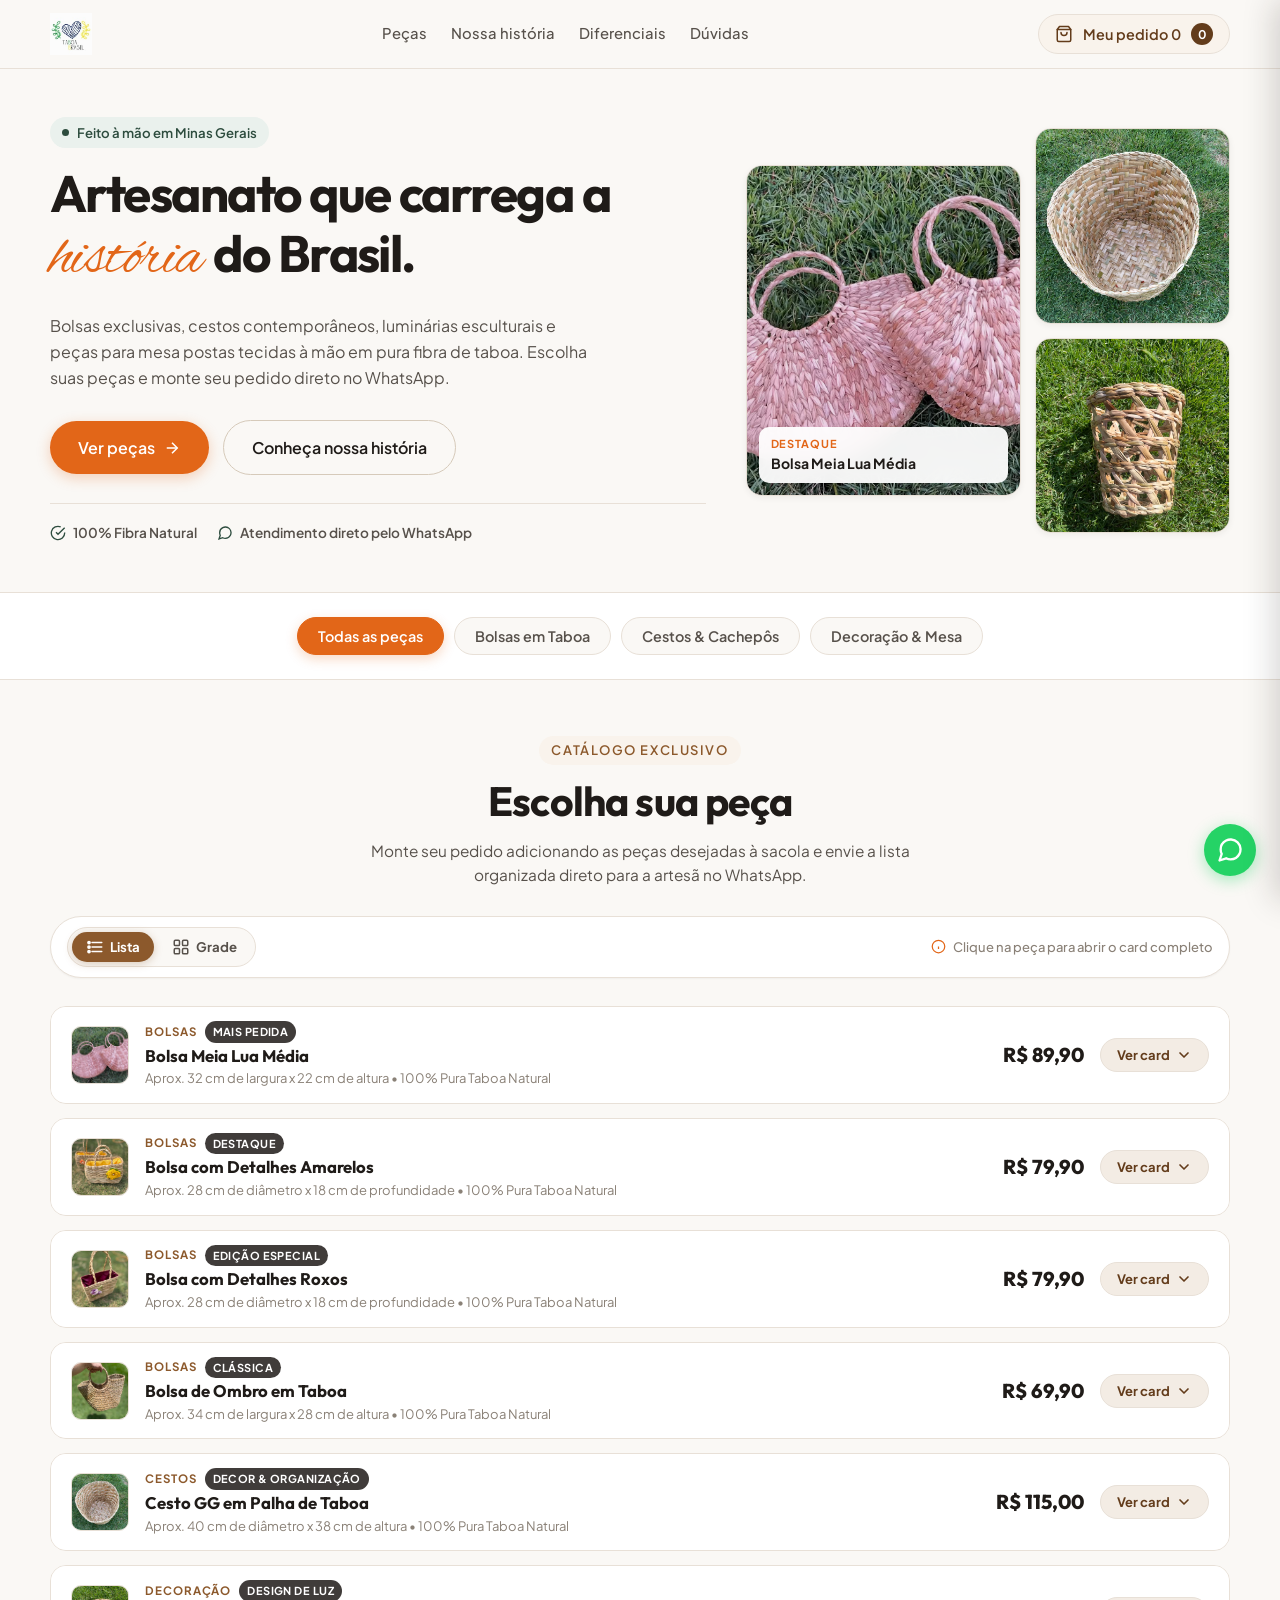
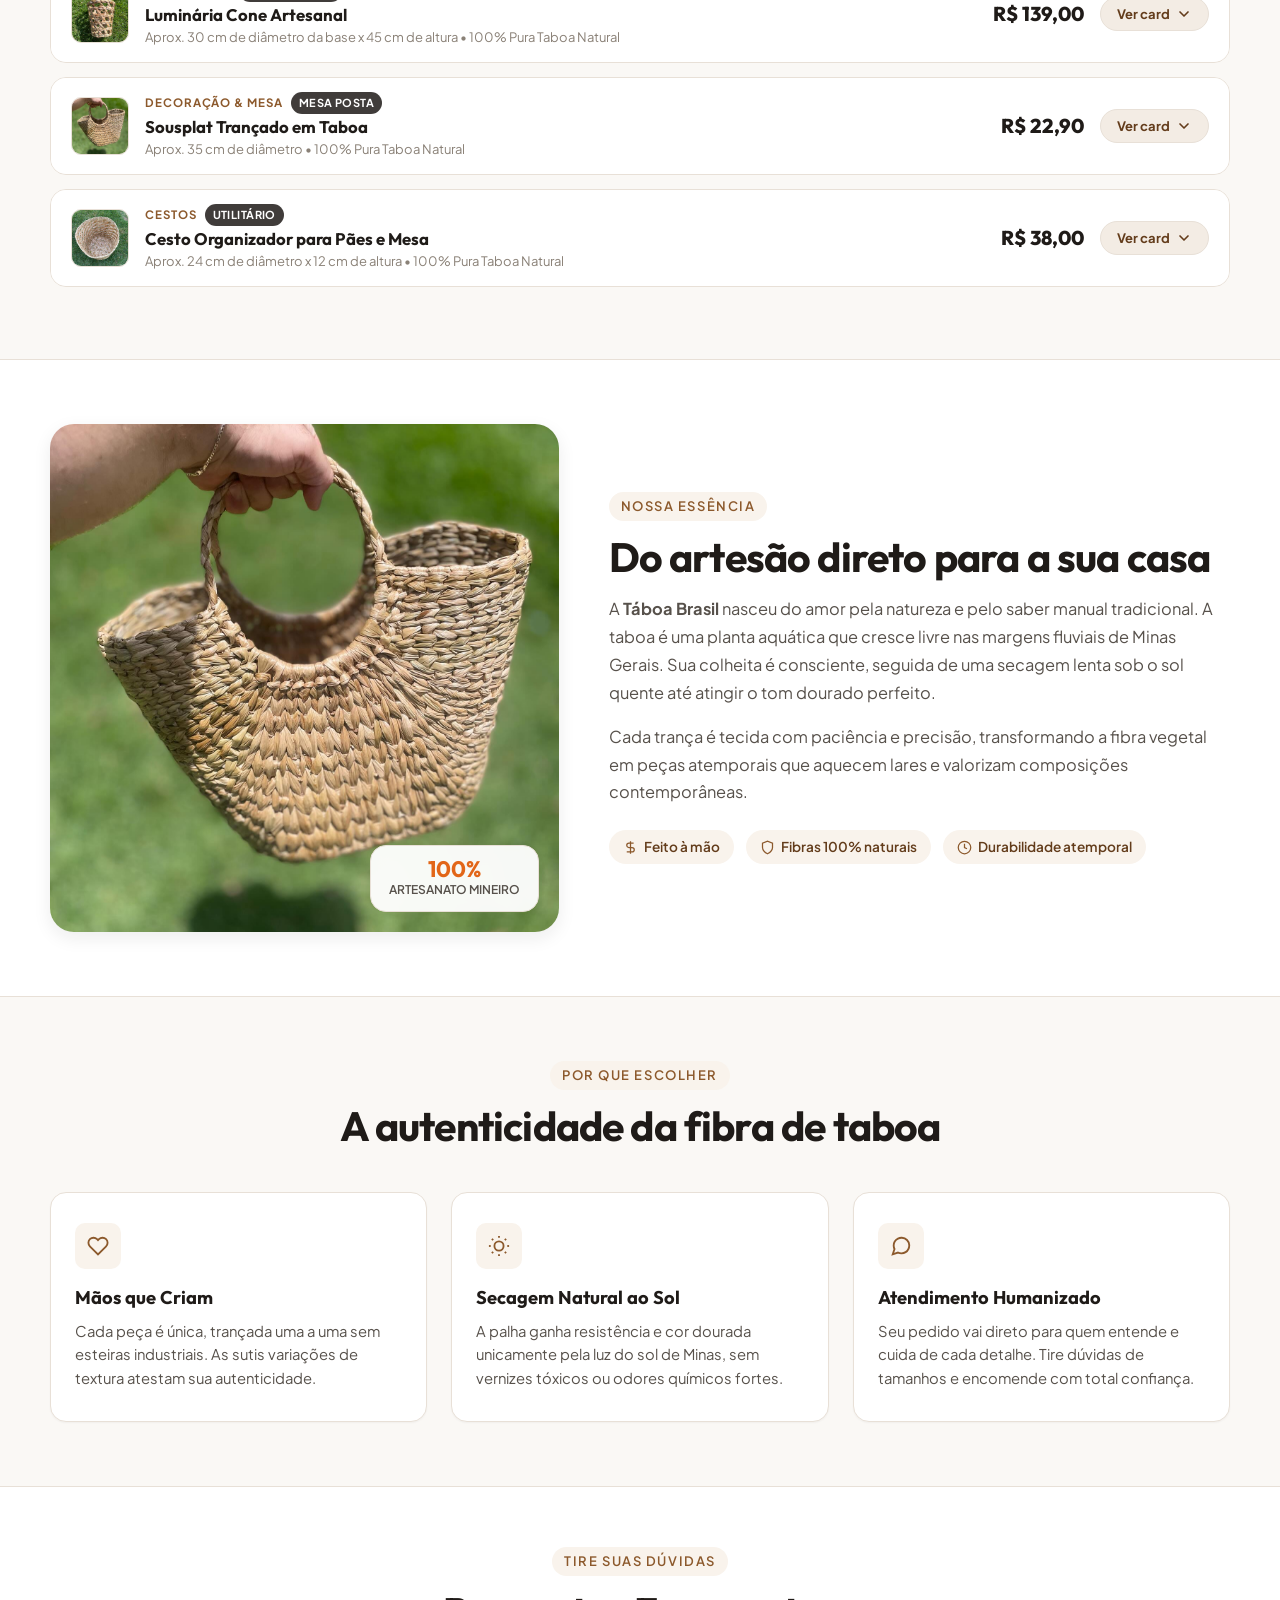
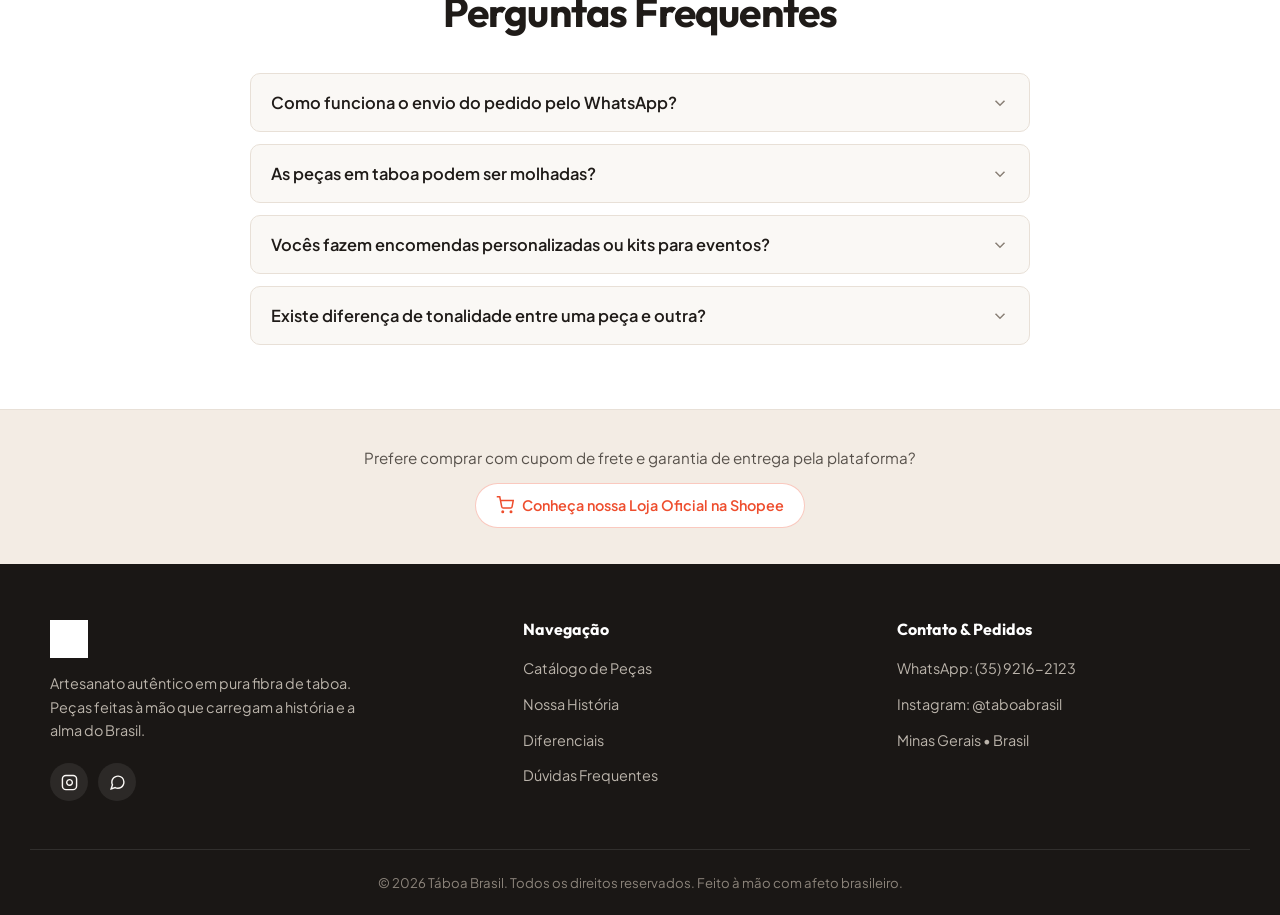
==== commit 4047a161: "Add files via upload" ====
--- a/index.html
+++ b/index.html
@@ -160,8 +160,38 @@
           </p>
         </div>
 
-        <!-- Grade Dinâmica alimentada pelo JavaScript -->
-        <div id="products-grid" class="products-grid" aria-live="polite">
+        <!-- Barra de Alternância de Visualização (Lista / Grade) -->
+        <div class="catalog-toolbar">
+          <div class="view-toggle-group" role="group" aria-label="Modo de visualização do catálogo">
+            <button type="button" class="view-toggle-btn active" data-view="list" id="view-toggle-list" aria-pressed="true" title="Visualizar em Lista interativa">
+              <svg viewBox="0 0 24 24" fill="none" stroke="currentColor" stroke-width="2" stroke-linecap="round" stroke-linejoin="round" width="18" height="18">
+                <line x1="8" y1="6" x2="21" y2="6"></line>
+                <line x1="8" y1="12" x2="21" y2="12"></line>
+                <line x1="8" y1="18" x2="21" y2="18"></line>
+                <circle cx="4" cy="6" r="1.5" fill="currentColor"></circle>
+                <circle cx="4" cy="12" r="1.5" fill="currentColor"></circle>
+                <circle cx="4" cy="18" r="1.5" fill="currentColor"></circle>
+              </svg>
+              <span>Lista</span>
+            </button>
+            <button type="button" class="view-toggle-btn" data-view="grid" id="view-toggle-grid" aria-pressed="false" title="Visualizar em Grade de cards">
+              <svg viewBox="0 0 24 24" fill="none" stroke="currentColor" stroke-width="2" stroke-linecap="round" stroke-linejoin="round" width="18" height="18">
+                <rect x="3" y="3" width="7" height="7" rx="1.5"></rect>
+                <rect x="14" y="3" width="7" height="7" rx="1.5"></rect>
+                <rect x="14" y="14" width="7" height="7" rx="1.5"></rect>
+                <rect x="3" y="14" width="7" height="7" rx="1.5"></rect>
+              </svg>
+              <span>Grade</span>
+            </button>
+          </div>
+          <span class="catalog-hint-text">
+            <svg viewBox="0 0 24 24" fill="none" stroke="currentColor" stroke-width="2" width="15" height="15"><circle cx="12" cy="12" r="10"></circle><line x1="12" y1="16" x2="12" y2="12"></line><line x1="12" y1="8" x2="12.01" y2="8"></line></svg>
+            Clique na peça para abrir o card completo
+          </span>
+        </div>
+
+        <!-- Grade / Lista Dinâmica alimentada pelo JavaScript -->
+        <div id="products-grid" class="products-grid catalog-list-mode" aria-live="polite">
           <!-- Renderizado dinamicamente via renderProducts() em app.js -->
         </div>
       </div>
--- a/css/style.css
+++ b/css/style.css
@@ -549,7 +549,73 @@
 }
 
 .catalog-header {
-  margin-bottom: 40px;
+  margin-bottom: 28px;
+}
+
+/* Barra de Ferramentas do Catálogo (Alternador e Dica) */
+.catalog-toolbar {
+  display: flex;
+  align-items: center;
+  justify-content: space-between;
+  gap: 16px;
+  flex-wrap: wrap;
+  margin-bottom: 28px;
+  padding: 10px 16px;
+  background-color: var(--bg-surface);
+  border: 1px solid var(--border-subtle);
+  border-radius: var(--radius-full);
+  box-shadow: var(--shadow-xs);
+}
+
+.view-toggle-group {
+  display: inline-flex;
+  align-items: center;
+  gap: 4px;
+  background-color: var(--bg-body);
+  padding: 4px;
+  border-radius: var(--radius-full);
+  border: 1px solid var(--border-subtle);
+}
+
+.view-toggle-btn {
+  display: inline-flex;
+  align-items: center;
+  gap: 6px;
+  padding: 6px 14px;
+  border-radius: var(--radius-full);
+  font-size: 0.825rem;
+  font-weight: 700;
+  color: var(--text-secondary);
+  transition: all var(--transition-fast);
+}
+
+.view-toggle-btn svg {
+  flex-shrink: 0;
+  transition: transform var(--transition-fast);
+}
+
+.view-toggle-btn:hover {
+  color: var(--text-primary);
+}
+
+.view-toggle-btn.active {
+  background-color: var(--color-brand);
+  color: #FFFFFF;
+  box-shadow: 0 2px 8px rgba(140, 89, 44, 0.28);
+}
+
+.catalog-hint-text {
+  display: inline-flex;
+  align-items: center;
+  gap: 7px;
+  font-size: 0.8125rem;
+  color: var(--text-muted);
+  font-weight: 500;
+}
+
+.catalog-hint-text svg {
+  color: var(--color-accent-solar);
+  flex-shrink: 0;
 }
 
 .products-grid {
@@ -557,6 +623,13 @@
   grid-template-columns: repeat(4, 1fr);
   gap: 24px;
   transition: opacity 0.2s ease, transform 0.2s ease;
+}
+
+/* Modo Lista: Layout Vertical Fluido */
+.products-grid.catalog-list-mode {
+  display: flex;
+  flex-direction: column;
+  gap: 14px;
 }
 
 .product-card {
@@ -712,6 +785,460 @@
   background-color: var(--color-botanico);
   color: #FFFFFF;
   border-color: var(--color-botanico);
+}
+
+/* ==========================================================================
+   CATÁLOGO EM LISTA INTERATIVA (EXPANSÃO DE ITEM EM CARD)
+   ========================================================================== */
+.catalog-item-row {
+  background-color: var(--bg-surface);
+  border: 1px solid var(--border-subtle);
+  border-radius: var(--radius-md);
+  overflow: hidden;
+  transition: border-color var(--transition-normal), box-shadow var(--transition-normal), transform var(--transition-fast);
+}
+
+.catalog-item-row:hover {
+  border-color: var(--border-medium);
+  box-shadow: var(--shadow-sm);
+}
+
+.catalog-item-row.is-expanded {
+  border-color: var(--color-brand);
+  box-shadow: var(--shadow-md);
+}
+
+/* Barra do Cabeçalho da Linha (Estado Recolhido) */
+.item-header-bar {
+  display: flex;
+  align-items: center;
+  justify-content: space-between;
+  padding: 14px 20px;
+  cursor: pointer;
+  gap: 16px;
+  user-select: none;
+  background-color: var(--bg-surface);
+  transition: background-color var(--transition-fast);
+}
+
+.item-header-bar:hover {
+  background-color: rgba(243, 236, 228, 0.45);
+}
+
+.catalog-item-row.is-expanded .item-header-bar {
+  background-color: var(--color-brand-soft);
+  border-bottom: 1px solid var(--border-subtle);
+}
+
+.item-header-main {
+  display: flex;
+  align-items: center;
+  gap: 16px;
+  min-width: 0;
+  flex: 1;
+}
+
+.item-list-thumb {
+  width: 58px;
+  height: 58px;
+  border-radius: var(--radius-sm);
+  object-fit: cover;
+  border: 1px solid var(--border-subtle);
+  flex-shrink: 0;
+  background-color: var(--bg-surface-subtle);
+  transition: transform var(--transition-fast);
+}
+
+.catalog-item-row:hover .item-list-thumb {
+  transform: scale(1.05);
+}
+
+.item-list-text {
+  min-width: 0;
+  flex: 1;
+}
+
+.item-list-meta {
+  display: flex;
+  align-items: center;
+  gap: 8px;
+  margin-bottom: 3px;
+  flex-wrap: wrap;
+}
+
+.item-list-category {
+  font-size: 0.72rem;
+  font-weight: 700;
+  text-transform: uppercase;
+  color: var(--color-brand);
+  letter-spacing: 0.08em;
+}
+
+.item-list-badge {
+  font-size: 0.6875rem;
+  font-weight: 700;
+  text-transform: uppercase;
+  background-color: rgba(31, 27, 24, 0.85);
+  color: #FFFFFF;
+  padding: 2px 8px;
+  border-radius: var(--radius-full);
+  letter-spacing: 0.04em;
+}
+
+.item-list-title {
+  font-size: 1.05rem;
+  font-weight: 700;
+  color: var(--text-primary);
+  margin-bottom: 2px;
+  transition: color var(--transition-fast);
+  white-space: nowrap;
+  overflow: hidden;
+  text-overflow: ellipsis;
+}
+
+.catalog-item-row:hover .item-list-title {
+  color: var(--color-accent-solar);
+}
+
+.item-list-specs-preview {
+  font-size: 0.8125rem;
+  color: var(--text-muted);
+  white-space: nowrap;
+  overflow: hidden;
+  text-overflow: ellipsis;
+}
+
+/* Lado Direito do Cabeçalho da Linha */
+.item-header-action {
+  display: flex;
+  align-items: center;
+  gap: 16px;
+  flex-shrink: 0;
+}
+
+.item-list-price {
+  font-family: var(--font-heading);
+  font-size: 1.25rem;
+  font-weight: 800;
+  color: var(--text-primary);
+}
+
+.btn-toggle-expand {
+  display: inline-flex;
+  align-items: center;
+  gap: 6px;
+  padding: 8px 16px;
+  border-radius: var(--radius-full);
+  font-size: 0.8125rem;
+  font-weight: 700;
+  background-color: var(--bg-surface-subtle);
+  color: var(--color-brand-dark);
+  border: 1px solid var(--border-subtle);
+  transition: all var(--transition-fast);
+  pointer-events: none; /* Deixa o clique passar para a linha inteira */
+}
+
+.catalog-item-row:hover .btn-toggle-expand {
+  background-color: var(--color-brand);
+  color: #FFFFFF;
+  border-color: var(--color-brand);
+}
+
+.catalog-item-row.is-expanded .btn-toggle-expand {
+  background-color: var(--color-brand-dark);
+  color: #FFFFFF;
+  border-color: var(--color-brand-dark);
+}
+
+.expand-chevron-icon {
+  width: 16px;
+  height: 16px;
+  transition: transform 0.35s cubic-bezier(0.16, 1, 0.3, 1);
+}
+
+.catalog-item-row.is-expanded .expand-chevron-icon {
+  transform: rotate(180deg);
+}
+
+/* Animação Suave de Expansão para o Card (Grid Template Rows) */
+.item-expand-wrapper {
+  display: grid;
+  grid-template-rows: 0fr;
+  transition: grid-template-rows 0.38s cubic-bezier(0.16, 1, 0.3, 1), opacity 0.3s ease;
+  opacity: 0;
+}
+
+.catalog-item-row.is-expanded .item-expand-wrapper {
+  grid-template-rows: 1fr;
+  opacity: 1;
+}
+
+.item-expand-inner {
+  overflow: hidden;
+}
+
+/* Card Detalhado Expandido */
+.item-expanded-card {
+  display: grid;
+  grid-template-columns: 360px 1fr;
+  gap: 32px;
+  padding: 24px 28px;
+  background-color: #FFFFFF;
+}
+
+.expanded-img-col {
+  position: relative;
+  aspect-ratio: 1;
+  border-radius: var(--radius-md);
+  overflow: hidden;
+  background-color: var(--bg-surface-subtle);
+  border: 1px solid var(--border-subtle);
+  box-shadow: var(--shadow-sm);
+}
+
+.expanded-card-img {
+  width: 100%;
+  height: 100%;
+  object-fit: cover;
+  transition: transform var(--transition-smooth);
+}
+
+.expanded-img-col:hover .expanded-card-img {
+  transform: scale(1.04);
+}
+
+.expanded-badge {
+  position: absolute;
+  top: 12px;
+  left: 12px;
+  background-color: rgba(31, 27, 24, 0.88);
+  color: #FFFFFF;
+  font-size: 0.72rem;
+  font-weight: 600;
+  text-transform: uppercase;
+  padding: 4px 10px;
+  border-radius: var(--radius-full);
+  z-index: 2;
+}
+
+.expanded-info-col {
+  display: flex;
+  flex-direction: column;
+}
+
+.expanded-card-top {
+  display: flex;
+  align-items: flex-start;
+  justify-content: space-between;
+  gap: 16px;
+  margin-bottom: 12px;
+}
+
+.expanded-card-title {
+  font-size: 1.45rem;
+  font-weight: 700;
+  line-height: 1.25;
+  color: var(--text-primary);
+  margin-top: 2px;
+}
+
+.btn-close-expanded-card {
+  display: inline-flex;
+  align-items: center;
+  justify-content: center;
+  width: 34px;
+  height: 34px;
+  border-radius: 50%;
+  background-color: var(--bg-surface-subtle);
+  color: var(--text-secondary);
+  border: 1px solid var(--border-subtle);
+  cursor: pointer;
+  transition: all var(--transition-fast);
+  flex-shrink: 0;
+}
+
+.btn-close-expanded-card:hover {
+  background-color: var(--color-accent-solar-soft);
+  color: var(--color-accent-solar);
+  border-color: var(--color-accent-solar);
+}
+
+.expanded-card-desc {
+  font-size: 0.95rem;
+  color: var(--text-secondary);
+  line-height: 1.6;
+  margin-bottom: 20px;
+}
+
+/* Grid de Especificações */
+.expanded-specs-grid {
+  display: grid;
+  grid-template-columns: repeat(2, 1fr);
+  gap: 12px;
+  margin-bottom: 20px;
+}
+
+.spec-box {
+  background-color: var(--bg-body);
+  border: 1px solid var(--border-subtle);
+  border-radius: var(--radius-sm);
+  padding: 10px 14px;
+  display: flex;
+  flex-direction: column;
+  gap: 3px;
+}
+
+.spec-box-label {
+  font-size: 0.72rem;
+  font-weight: 700;
+  text-transform: uppercase;
+  color: var(--text-muted);
+  letter-spacing: 0.06em;
+  display: flex;
+  align-items: center;
+  gap: 5px;
+}
+
+.spec-box-label svg {
+  width: 13px;
+  height: 13px;
+  color: var(--color-brand);
+}
+
+.spec-box-val {
+  font-size: 0.85rem;
+  font-weight: 600;
+  color: var(--text-primary);
+}
+
+/* Dica de Cuidado */
+.expanded-care-box {
+  display: flex;
+  align-items: flex-start;
+  gap: 10px;
+  background-color: var(--color-brand-soft);
+  border-left: 3px solid var(--color-brand);
+  padding: 10px 14px;
+  border-radius: var(--radius-xs);
+  font-size: 0.825rem;
+  color: var(--color-brand-dark);
+  margin-bottom: 24px;
+  line-height: 1.5;
+}
+
+.expanded-care-box svg {
+  width: 16px;
+  height: 16px;
+  flex-shrink: 0;
+  margin-top: 2px;
+  color: var(--color-brand);
+}
+
+/* Barra de Ações do Card Expandido */
+.expanded-action-bar {
+  display: flex;
+  align-items: center;
+  justify-content: space-between;
+  gap: 20px;
+  flex-wrap: wrap;
+  padding-top: 20px;
+  border-top: 1px solid var(--border-subtle);
+  margin-top: auto;
+}
+
+.expanded-price-group {
+  display: flex;
+  flex-direction: column;
+}
+
+.expanded-price-label {
+  font-size: 0.75rem;
+  font-weight: 600;
+  text-transform: uppercase;
+  color: var(--text-muted);
+}
+
+.expanded-card-price {
+  font-family: var(--font-heading);
+  font-size: 1.6rem;
+  font-weight: 800;
+  color: var(--text-primary);
+  line-height: 1.1;
+}
+
+.expanded-actions-right {
+  display: flex;
+  align-items: center;
+  gap: 12px;
+  flex-wrap: wrap;
+}
+
+.expanded-qty-selector {
+  display: inline-flex;
+  align-items: center;
+  background-color: var(--bg-body);
+  border: 1px solid var(--border-medium);
+  border-radius: var(--radius-full);
+  padding: 3px 8px;
+  gap: 8px;
+}
+
+.expanded-qty-btn {
+  width: 28px;
+  height: 28px;
+  border-radius: 50%;
+  display: flex;
+  align-items: center;
+  justify-content: center;
+  background-color: #FFFFFF;
+  color: var(--text-primary);
+  font-weight: 700;
+  font-size: 1rem;
+  border: 1px solid var(--border-subtle);
+  transition: all var(--transition-fast);
+}
+
+.expanded-qty-btn:hover {
+  background-color: var(--color-accent-solar);
+  color: #FFFFFF;
+  border-color: var(--color-accent-solar);
+}
+
+.expanded-qty-val {
+  font-weight: 700;
+  font-size: 0.95rem;
+  min-width: 22px;
+  text-align: center;
+}
+
+.expanded-btn-add {
+  display: inline-flex;
+  align-items: center;
+  gap: 8px;
+  padding: 12px 22px;
+  background-color: var(--color-accent-solar);
+  color: #FFFFFF;
+  border-radius: var(--radius-full);
+  font-size: 0.925rem;
+  font-weight: 700;
+  box-shadow: 0 4px 14px rgba(226, 102, 24, 0.3);
+  transition: all var(--transition-fast);
+}
+
+.expanded-btn-add:hover {
+  background-color: var(--color-accent-solar-hover);
+  transform: translateY(-1px);
+  box-shadow: 0 6px 18px rgba(226, 102, 24, 0.4);
+}
+
+.expanded-btn-add.added {
+  background-color: var(--color-botanico);
+  box-shadow: 0 4px 14px rgba(45, 76, 62, 0.3);
+}
+
+.expanded-btn-add svg {
+  width: 18px;
+  height: 18px;
 }
 
 /* ==========================================================================
@@ -1677,6 +2204,17 @@
   .modal-img-col {
     max-height: 280px;
   }
+
+  /* Card expandido em coluna única no tablet/mobile */
+  .item-expanded-card {
+    grid-template-columns: 1fr;
+    gap: 20px;
+    padding: 20px;
+  }
+
+  .expanded-img-col {
+    max-height: 320px;
+  }
 }
 
 @media (max-width: 720px) {
@@ -1700,7 +2238,72 @@
     padding: 7px 12px;
   }
 
-  /* Catálogo no Mobile: 2 colunas confortáveis */
+  /* Toolbar no mobile */
+  .catalog-toolbar {
+    padding: 8px 12px;
+    justify-content: center;
+    gap: 10px;
+  }
+
+  .catalog-hint-text {
+    font-size: 0.75rem;
+  }
+
+  /* Lista no celular: compacta, elegante e direta */
+  .item-header-bar {
+    padding: 12px 14px;
+    gap: 12px;
+  }
+
+  .item-list-thumb {
+    width: 50px;
+    height: 50px;
+  }
+
+  .item-list-title {
+    font-size: 0.95rem;
+  }
+
+  .item-list-price {
+    font-size: 1.1rem;
+  }
+
+  .item-list-specs-preview {
+    display: none;
+  }
+
+  .btn-toggle-expand span {
+    display: none;
+  }
+
+  .btn-toggle-expand {
+    padding: 7px 10px;
+  }
+
+  .expanded-specs-grid {
+    grid-template-columns: 1fr;
+    gap: 8px;
+  }
+
+  .expanded-action-bar {
+    flex-direction: column;
+    align-items: stretch;
+    gap: 14px;
+  }
+
+  .expanded-actions-right {
+    display: flex;
+    width: 100%;
+    justify-content: space-between;
+    gap: 10px;
+  }
+
+  .expanded-btn-add {
+    flex: 1;
+    justify-content: center;
+  }
+
+  /* Catálogo em Grade no Mobile: 2 colunas confortáveis */
   .products-grid {
     grid-template-columns: repeat(2, 1fr);
     gap: 12px;
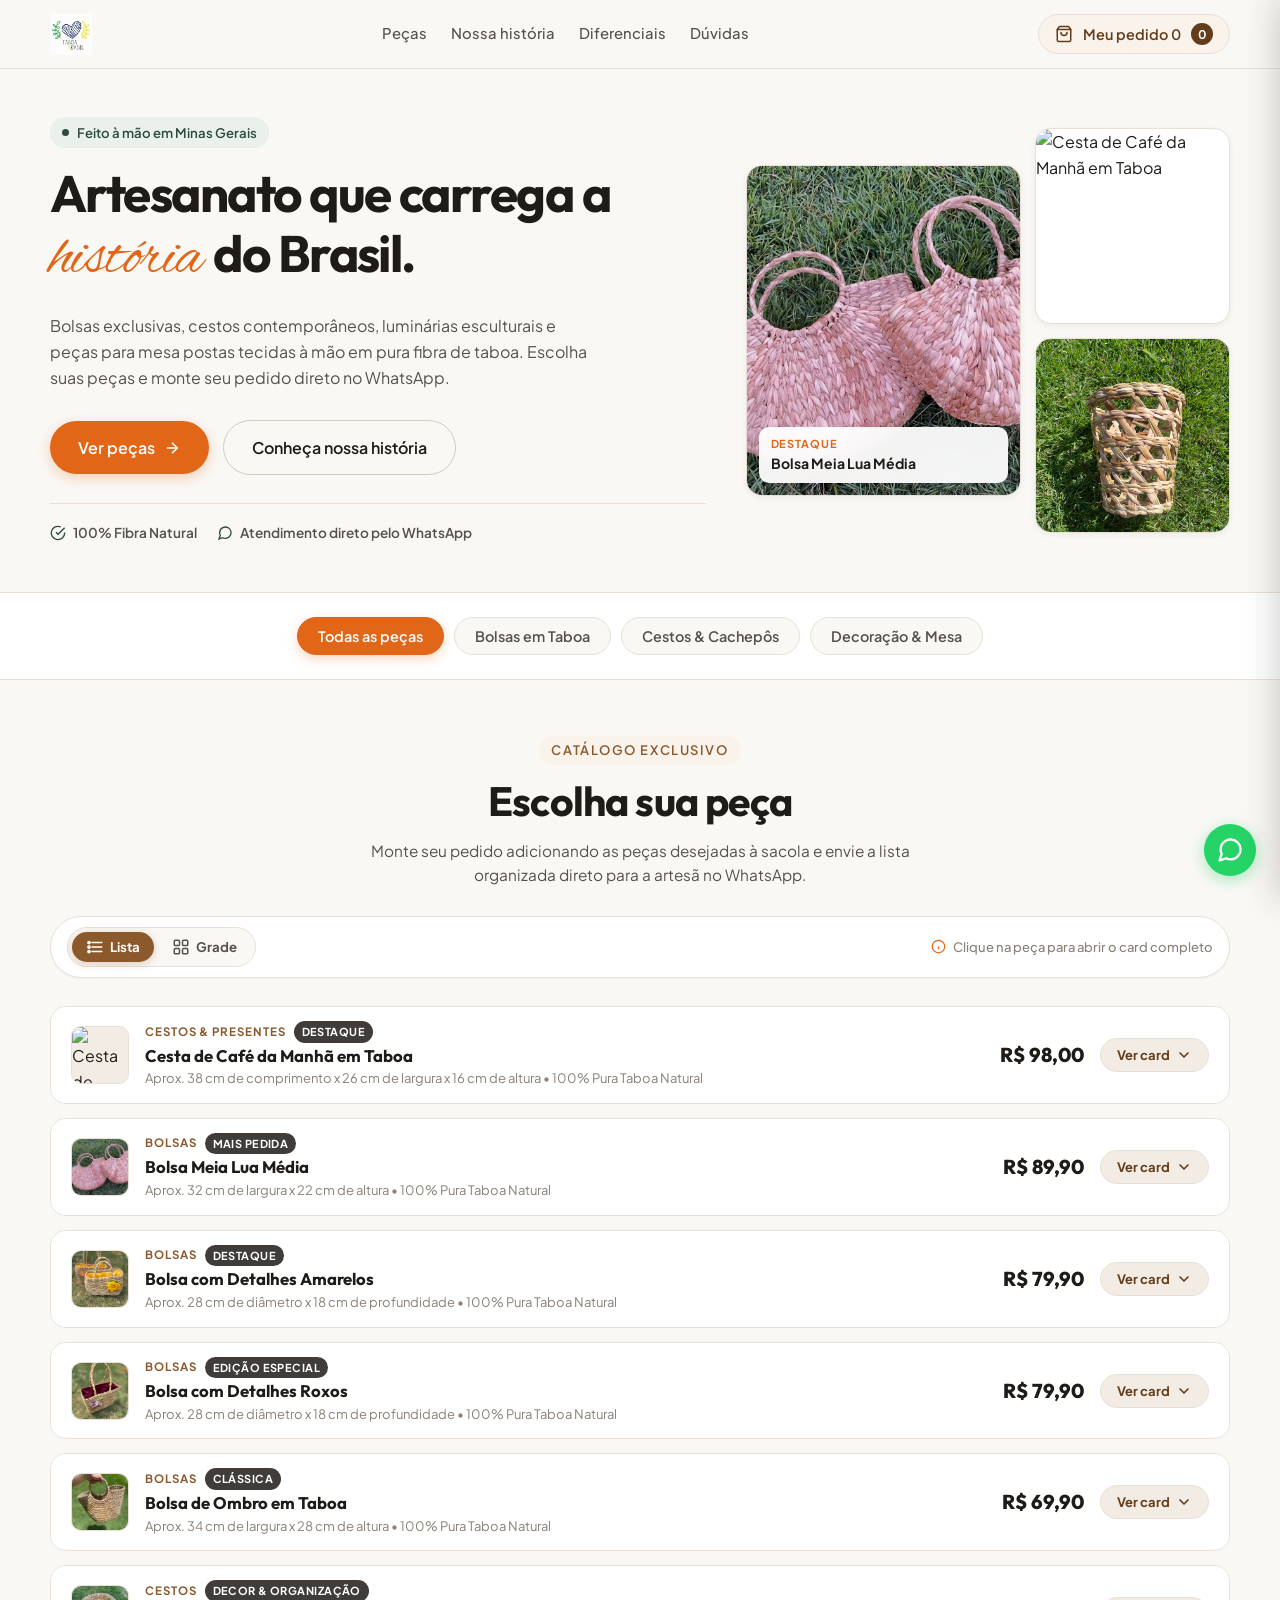
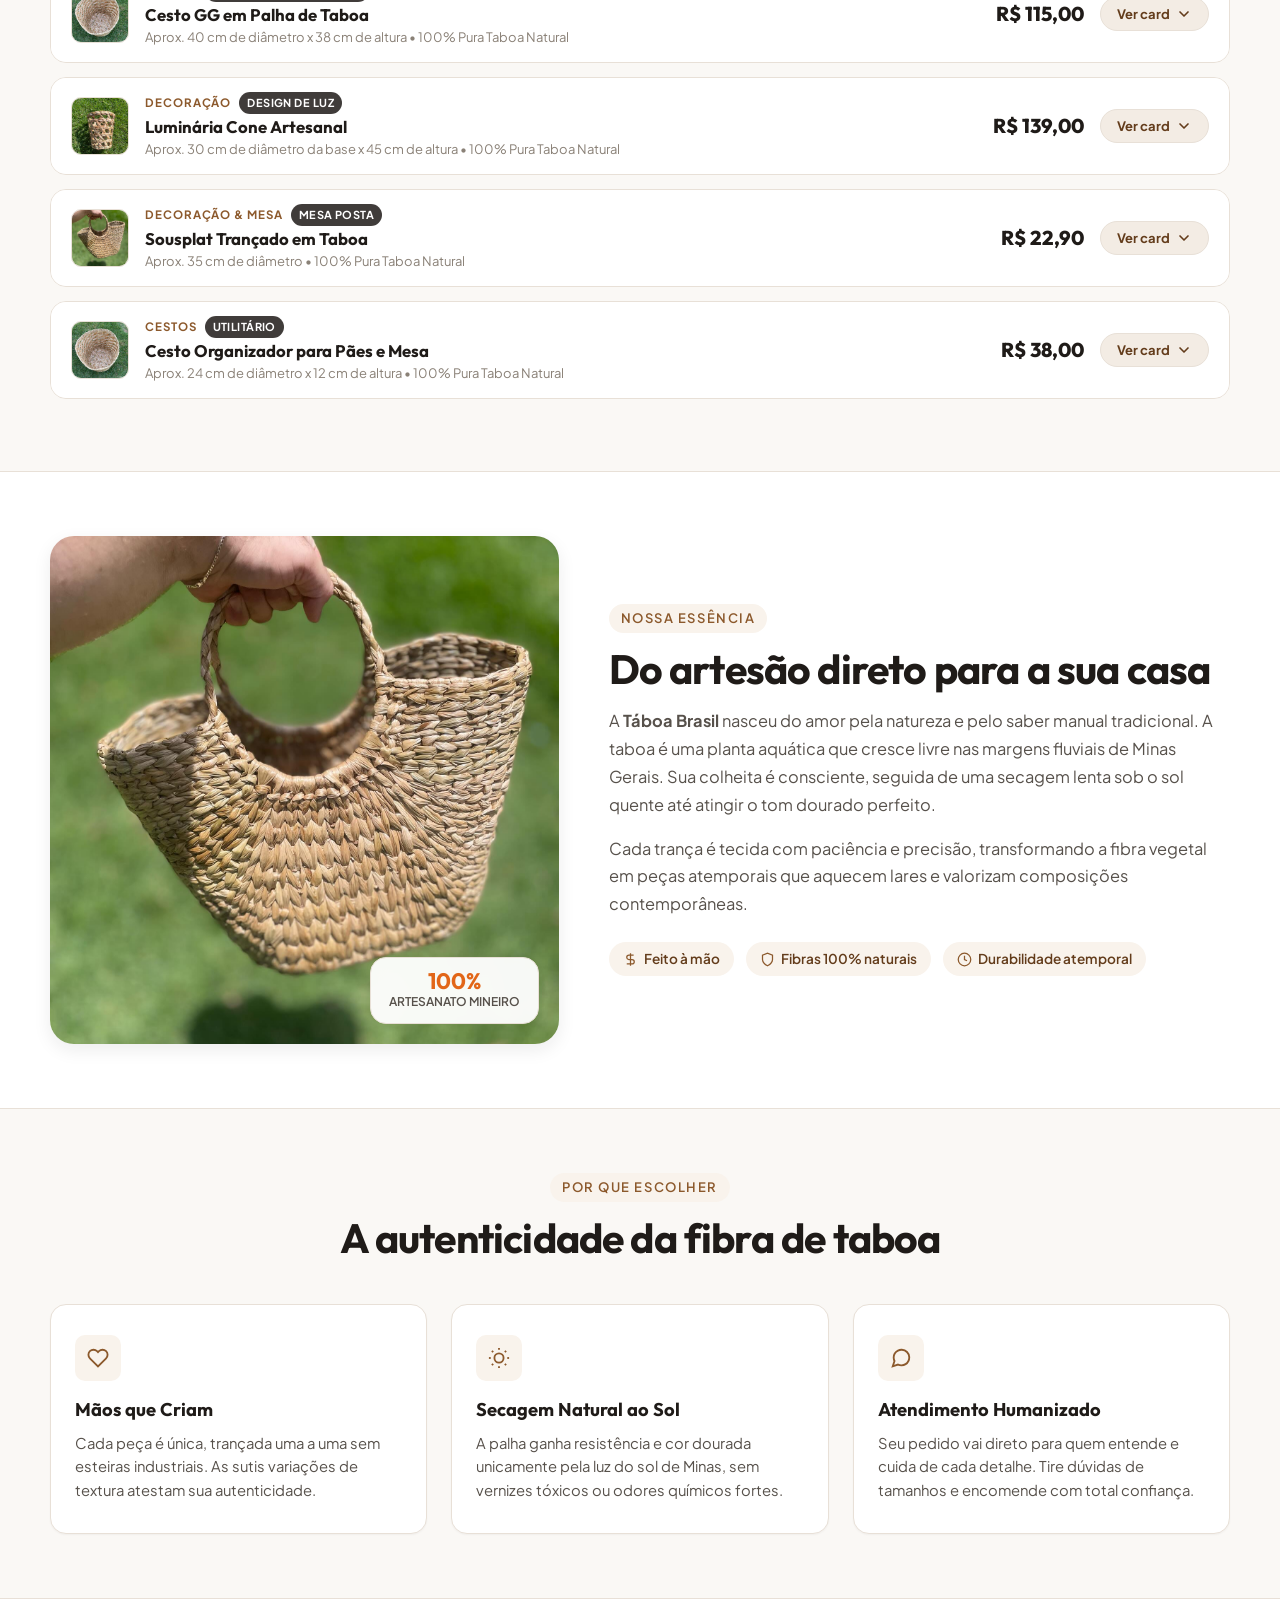
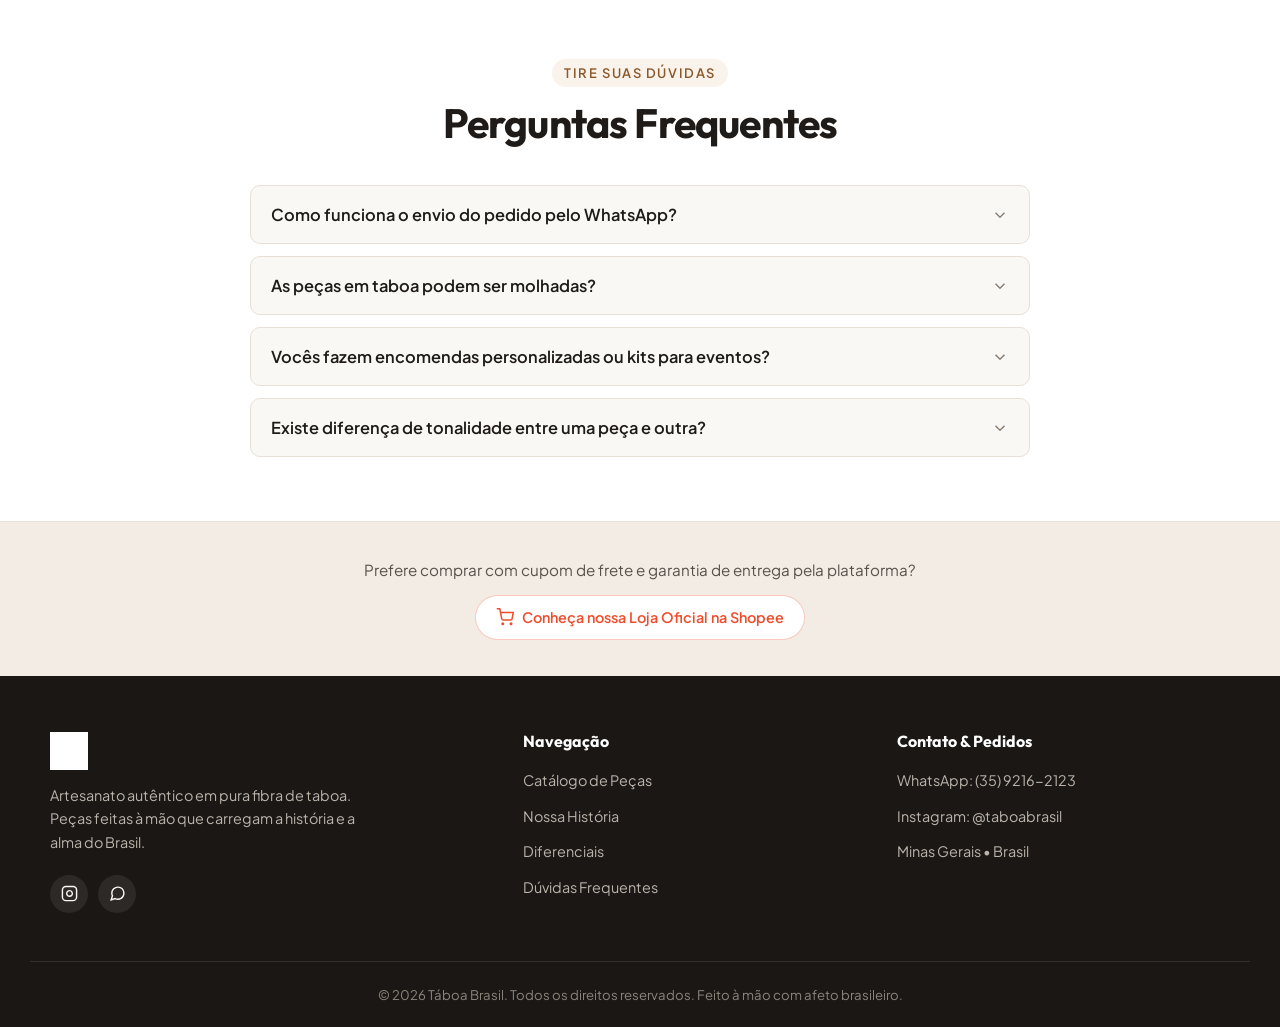
==== commit c838ce82: "Add files via upload" ====
--- a/index.html
+++ b/index.html
@@ -114,8 +114,8 @@
           </div>
 
           <div class="hero-sub-cards">
-            <div class="hero-mosaic-card sub-mosaic">
-              <img src="assets/cesto-gg.jpg" alt="Cesto GG em Palha de Taboa" class="mosaic-img" width="180" height="180" />
+            <div class="hero-mosaic-card sub-mosaic" title="Cesta de Café da Manhã em Taboa">
+              <img src="assets/cesta-cafe-manha.jpg" alt="Cesta de Café da Manhã em Taboa" class="mosaic-img" width="180" height="180" />
             </div>
             <div class="hero-mosaic-card sub-mosaic">
               <img src="assets/luminaria-cone.jpg" alt="Luminária Cone em Taboa" class="mosaic-img" width="180" height="180" />
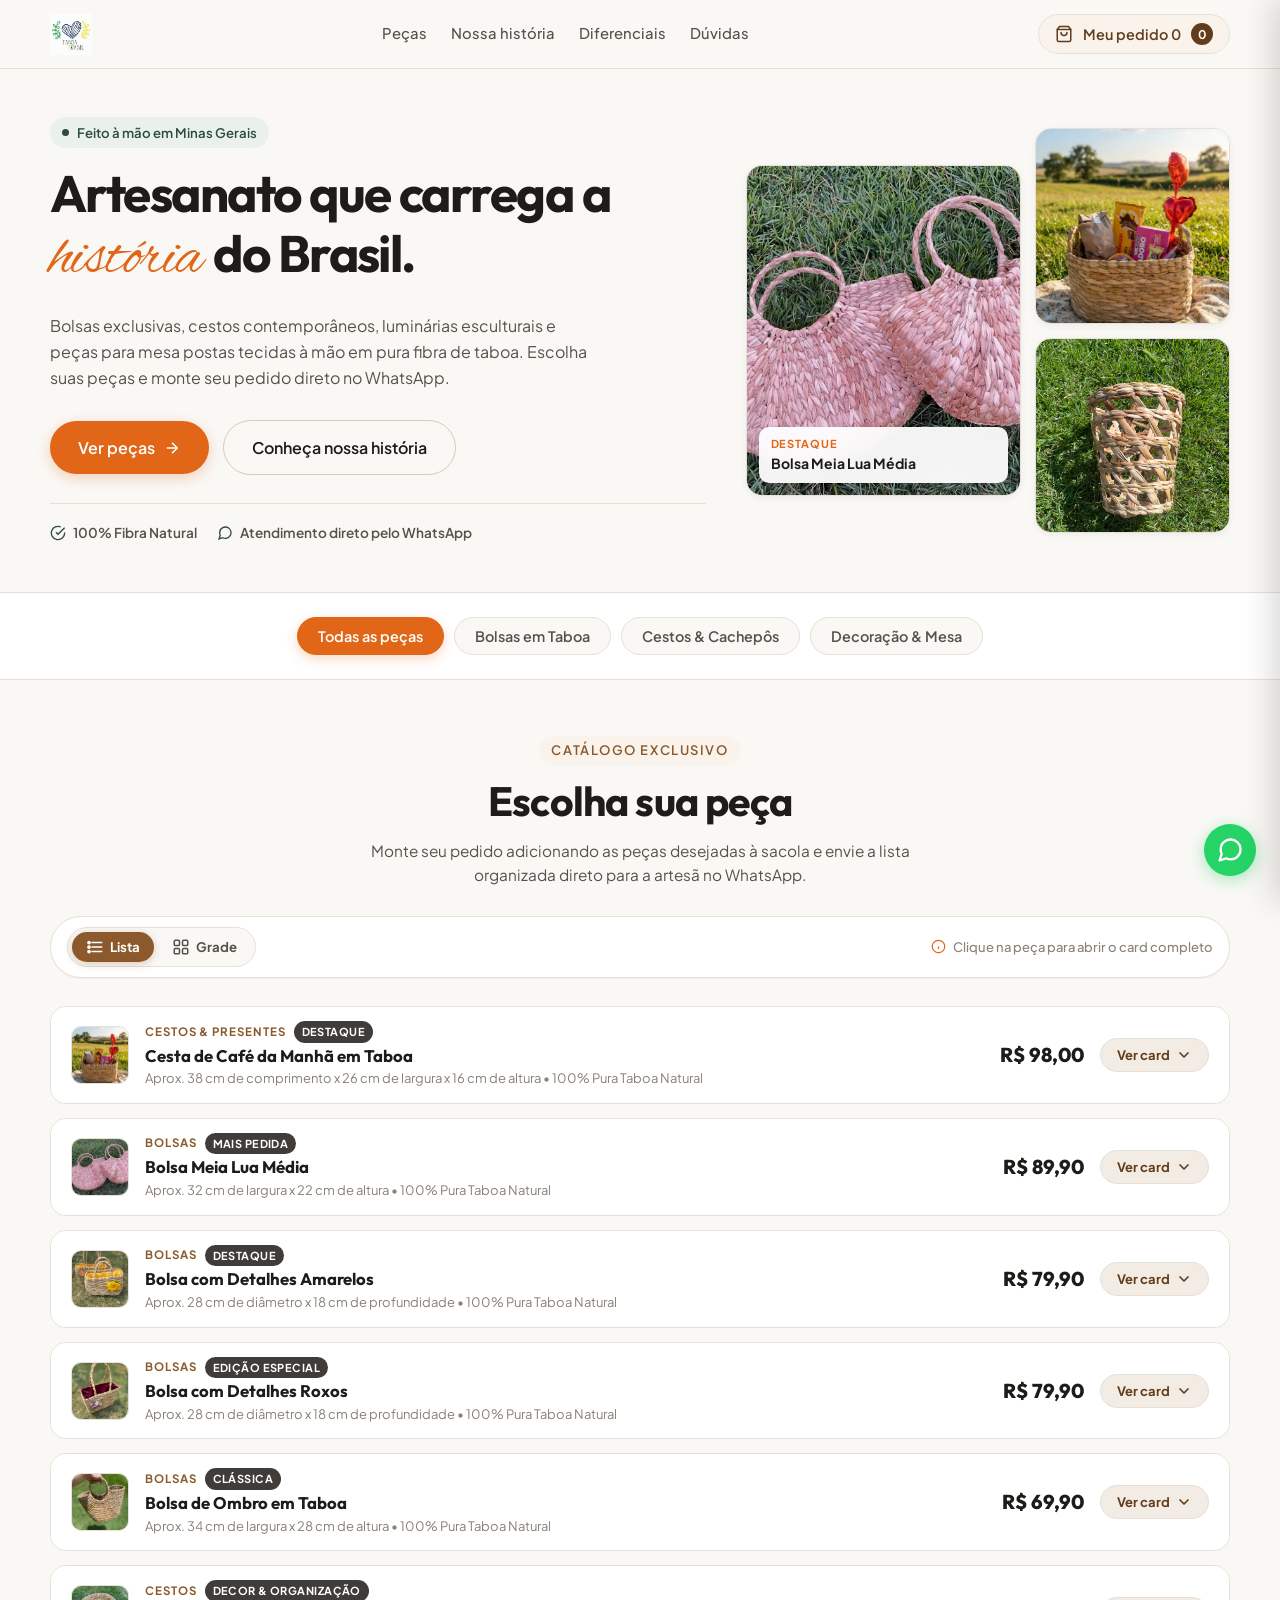
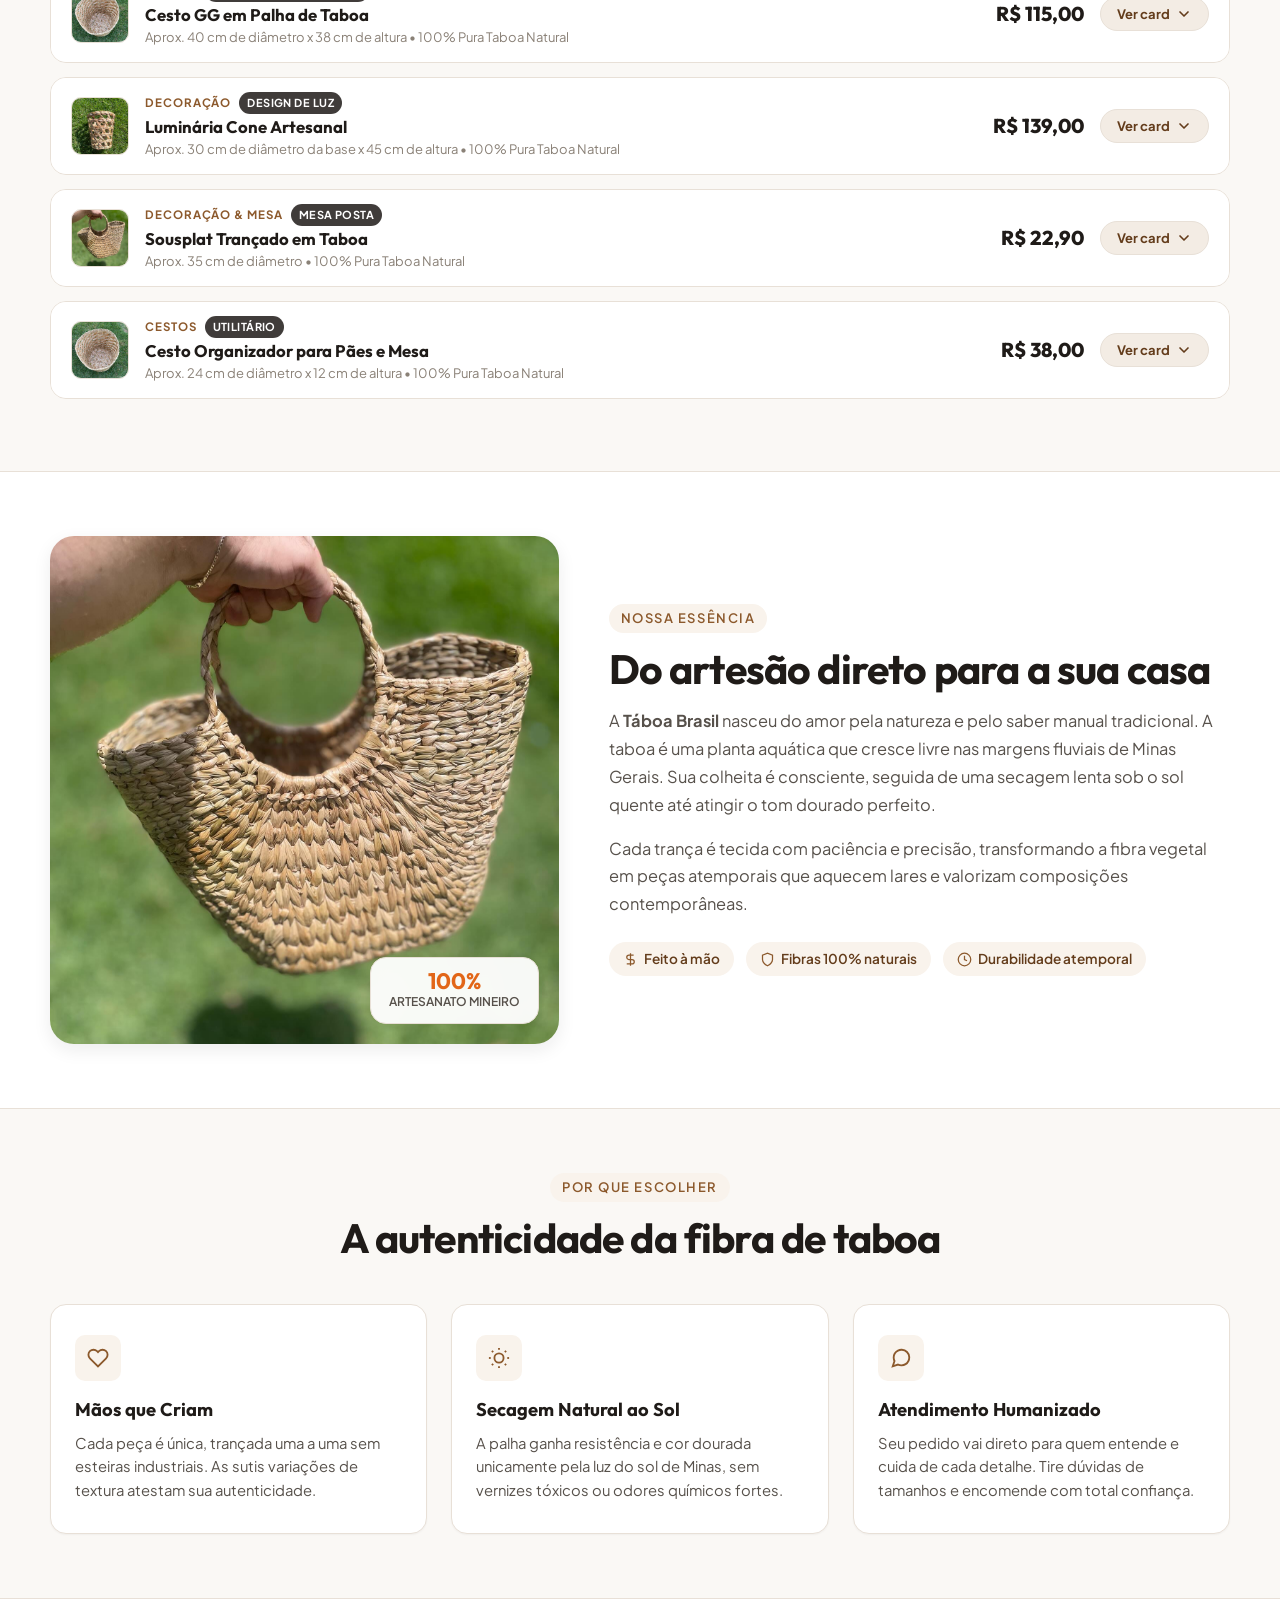
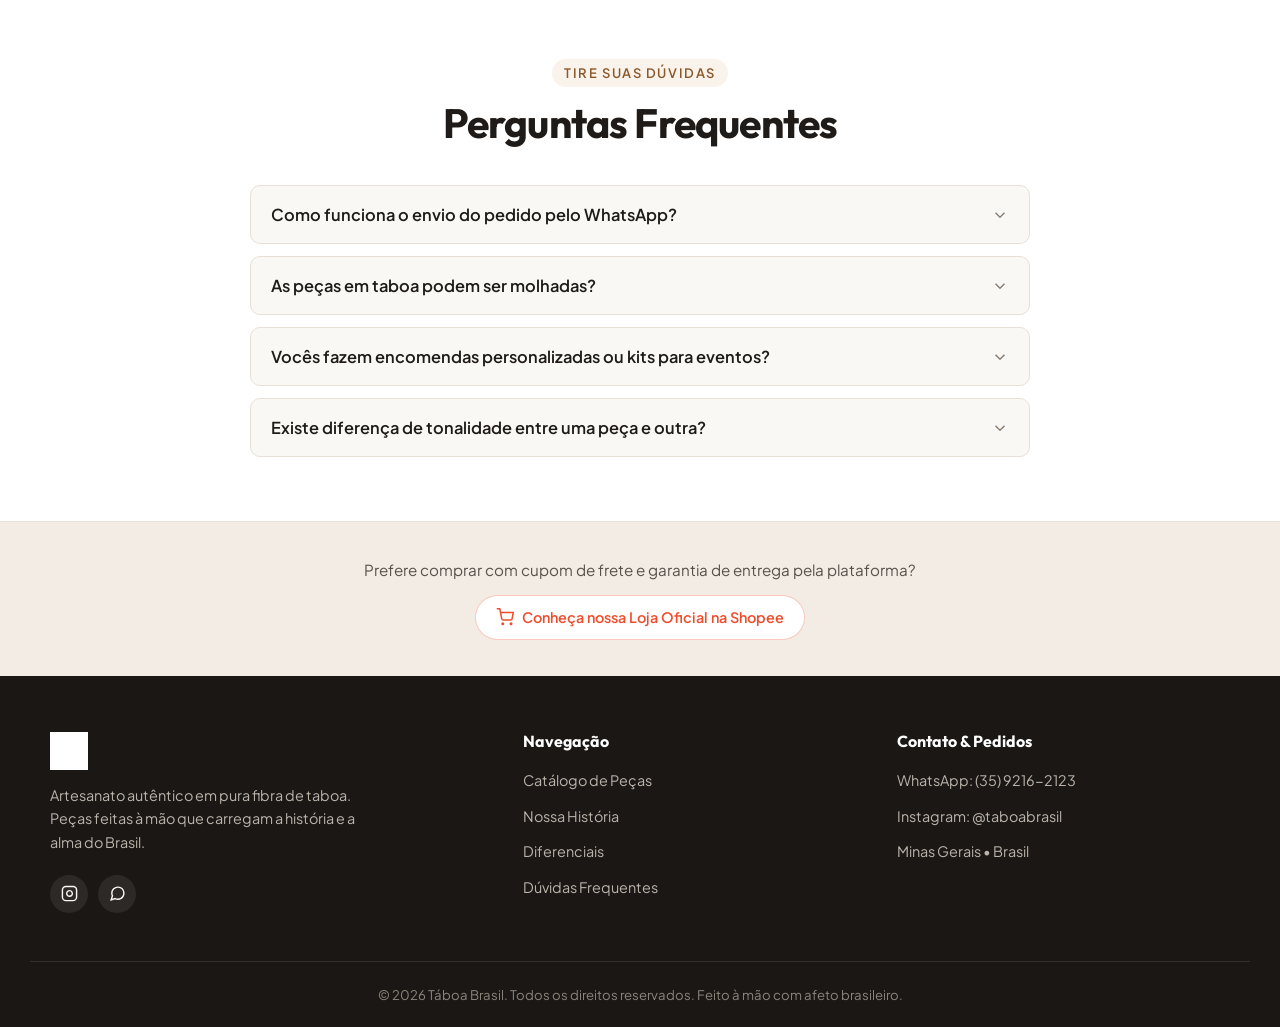
==== commit b5bde3ef: "Add files via upload" ====
--- a/index.html
+++ b/index.html
@@ -115,7 +115,7 @@
 
           <div class="hero-sub-cards">
             <div class="hero-mosaic-card sub-mosaic" title="Cesta de Café da Manhã em Taboa">
-              <img src="assets/cesta-cafe-manha.jpg" alt="Cesta de Café da Manhã em Taboa" class="mosaic-img" width="180" height="180" />
+              <img src="assets/cesta-cafe-manha.png" alt="Cesta de Café da Manhã em Taboa" class="mosaic-img" width="180" height="180" />
             </div>
             <div class="hero-mosaic-card sub-mosaic">
               <img src="assets/luminaria-cone.jpg" alt="Luminária Cone em Taboa" class="mosaic-img" width="180" height="180" />
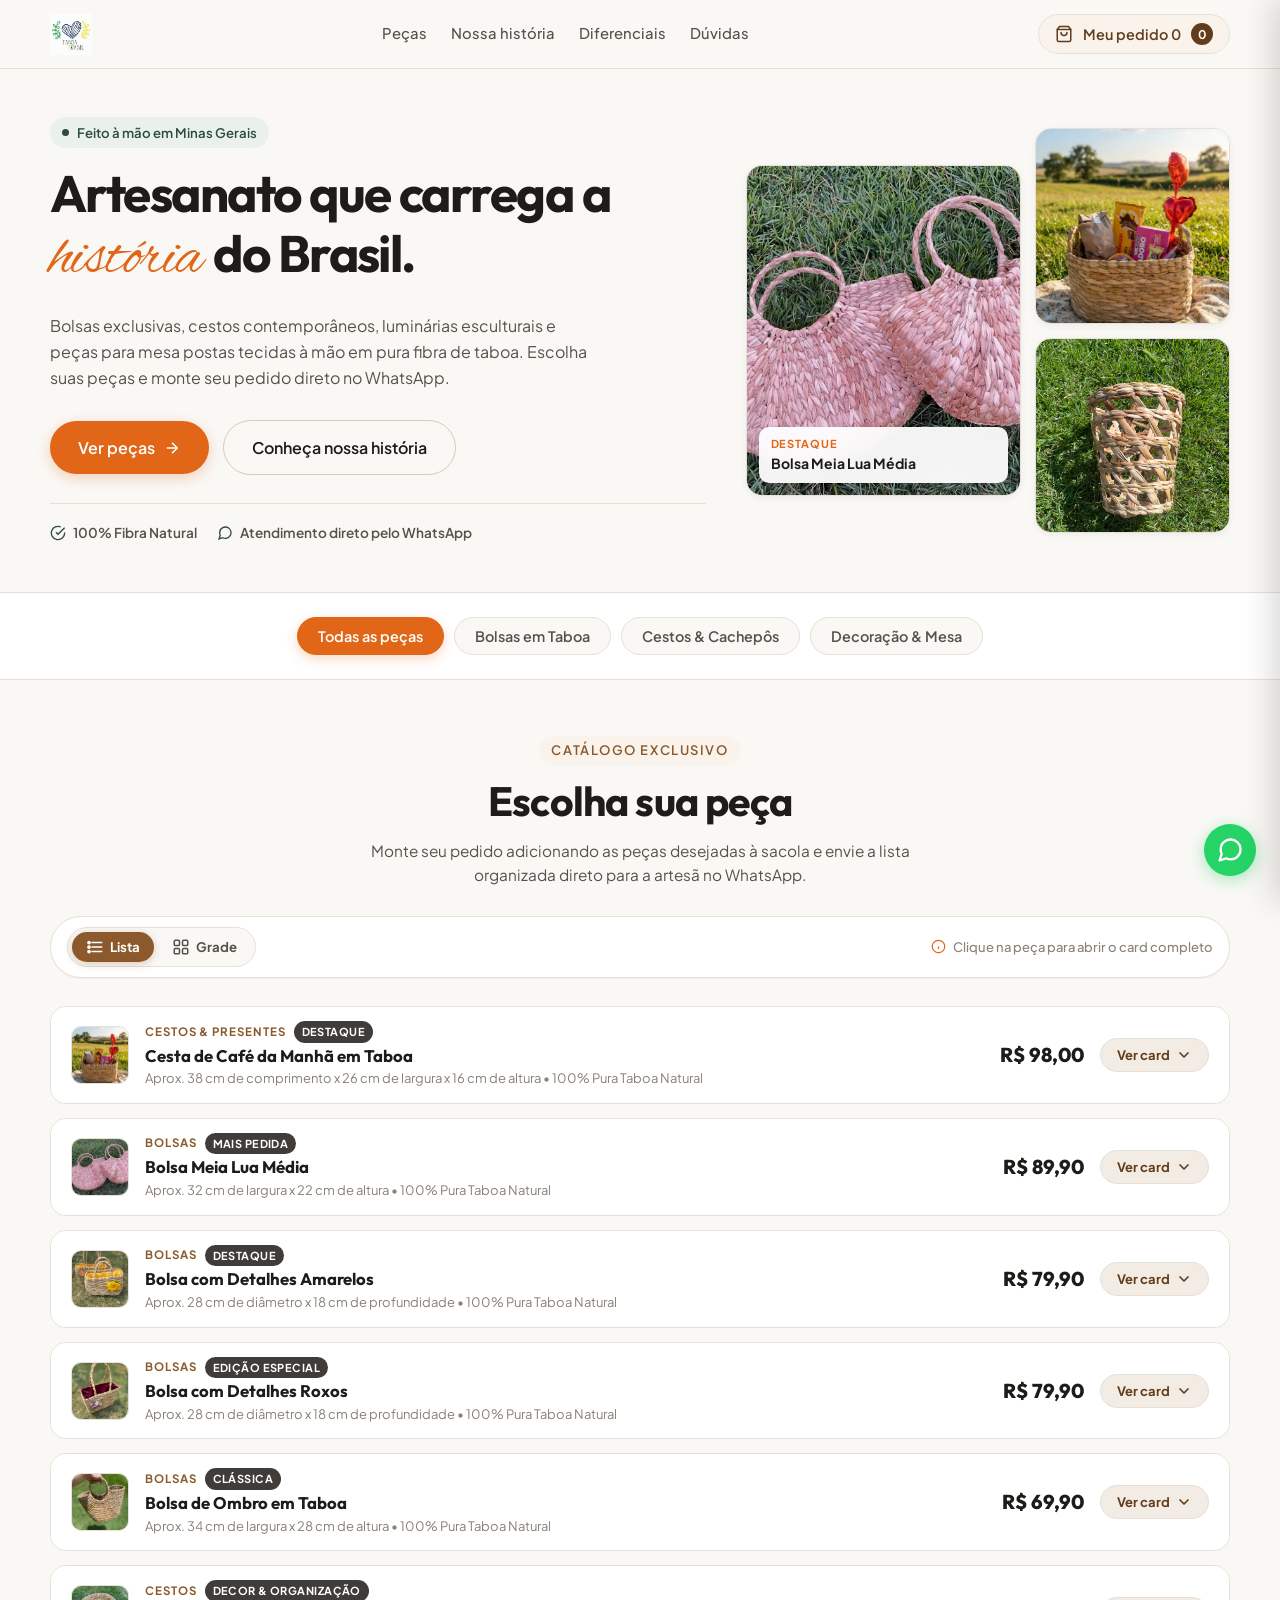
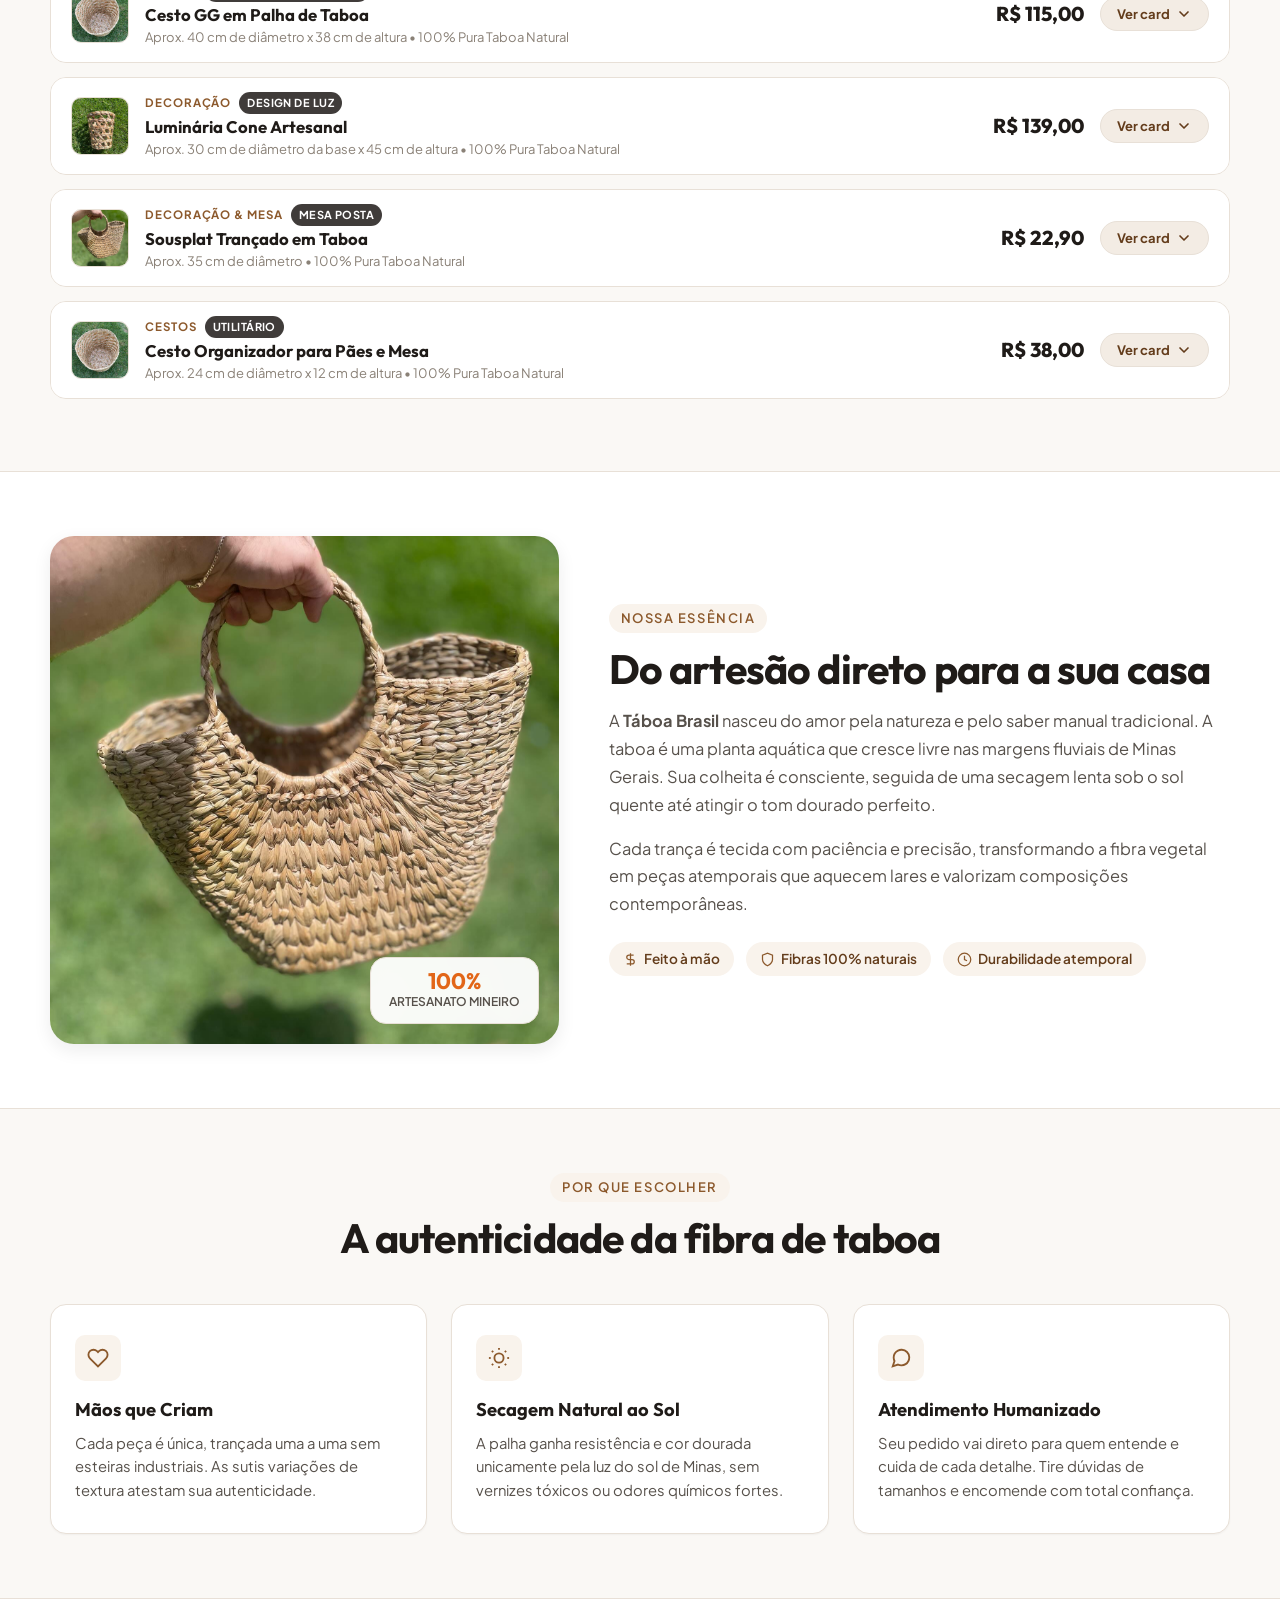
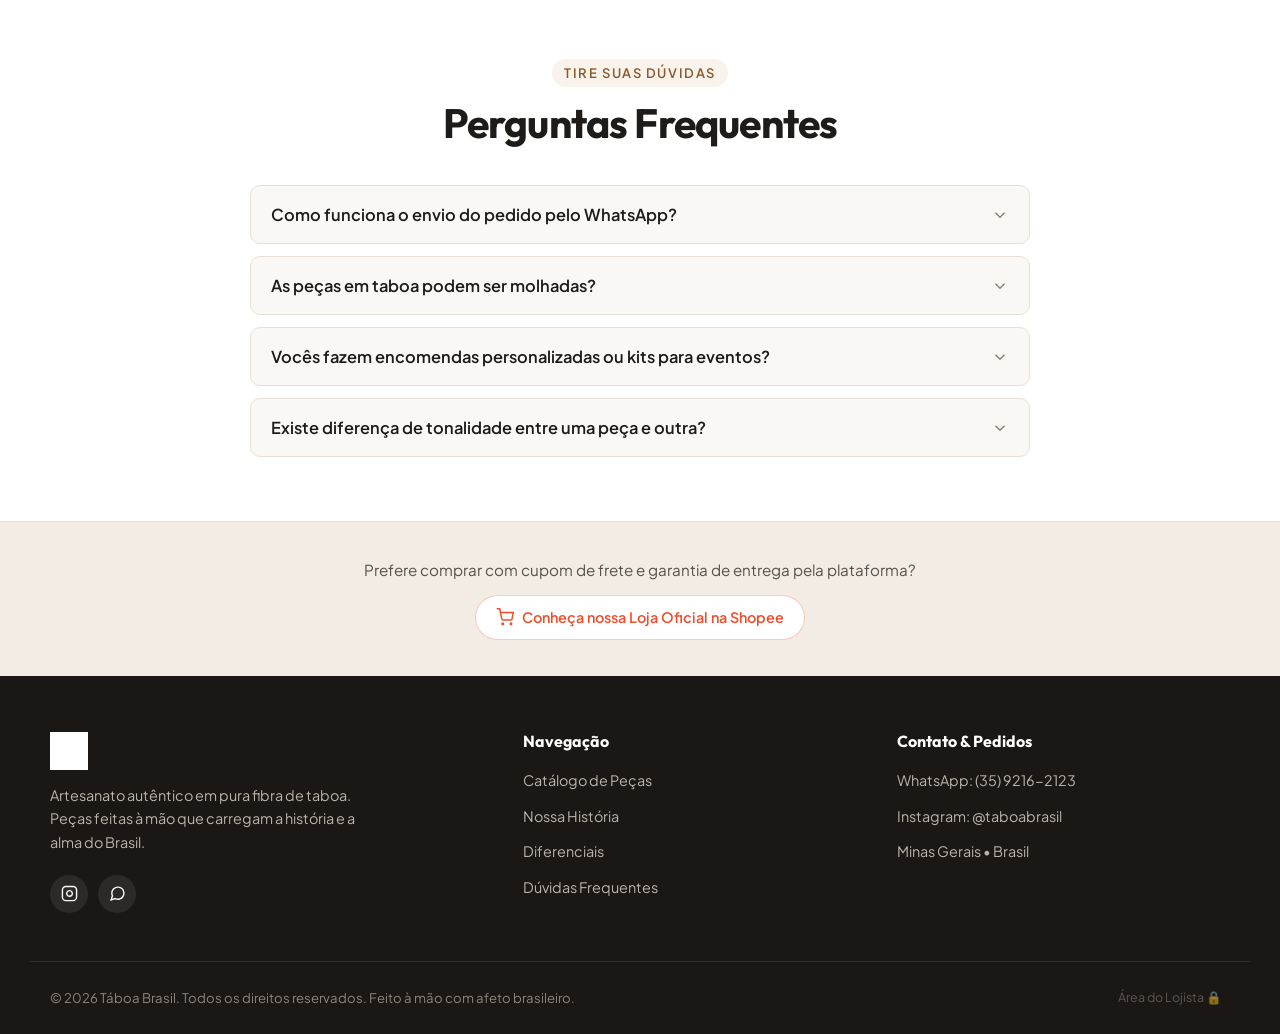
==== commit a0cb696d: "Add files via upload" ====
--- a/index.html
+++ b/index.html
@@ -395,8 +395,9 @@
     </div>
 
     <div class="footer-bottom">
-      <div class="container text-center">
+      <div class="container text-center footer-bottom-flex">
         <p>&copy; 2026 Táboa Brasil. Todos os direitos reservados. Feito à mão com afeto brasileiro.</p>
+        <a href="admin.html" class="admin-access-link" title="Painel de controle do lojista">Área do Lojista 🔒</a>
       </div>
     </div>
   </footer>
@@ -525,6 +526,10 @@
     <span class="floating-tooltip">Dúvidas? Fale conosco</span>
   </a>
 
+  <!-- Scripts de Dados e Utilitários -->
+  <script src="js/image-utils.js"></script>
+  <script src="js/firebase-config.js"></script>
+  <script src="js/products-store.js"></script>
   <!-- Script Principal -->
   <script src="js/app.js"></script>
 </body>
--- a/css/style.css
+++ b/css/style.css
@@ -2355,3 +2355,39 @@
     width: 100%;
   }
 }
+
+/* Link discreto para o Painel do Lojista */
+.footer-bottom-flex {
+  display: flex;
+  flex-direction: column;
+  align-items: center;
+  justify-content: center;
+  gap: 10px;
+}
+
+@media (min-width: 600px) {
+  .footer-bottom-flex {
+    flex-direction: row;
+    justify-content: space-between;
+  }
+}
+
+.admin-access-link {
+  display: inline-flex;
+  align-items: center;
+  gap: 6px;
+  color: var(--text-muted);
+  font-size: 0.78rem;
+  text-decoration: none;
+  opacity: 0.6;
+  transition: opacity 0.2s, color 0.2s;
+  padding: 4px 8px;
+  border-radius: 4px;
+}
+
+.admin-access-link:hover {
+  opacity: 1;
+  color: var(--text-primary);
+  background: rgba(0, 0, 0, 0.04);
+}
+
